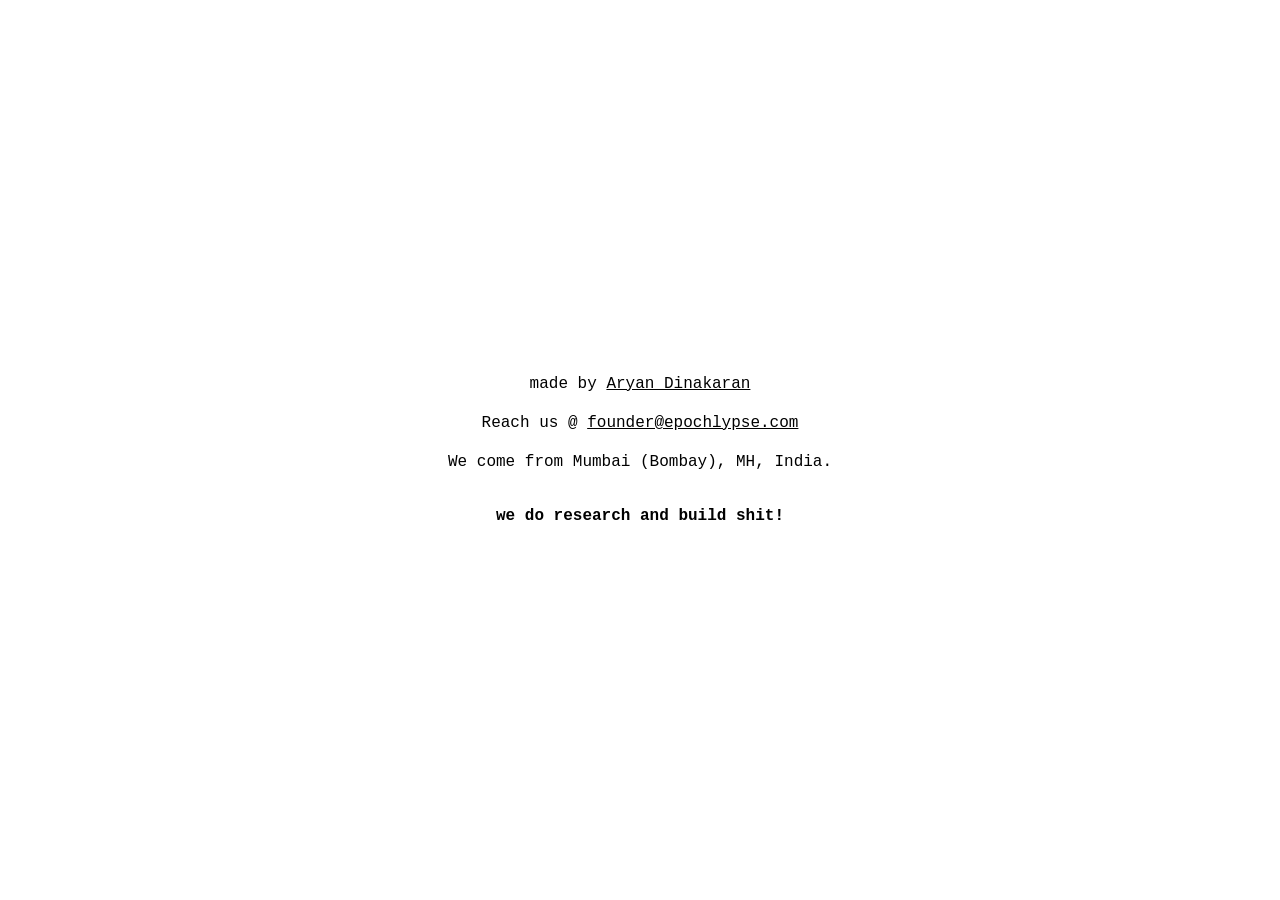
==== index.html @ c214df13 "Update index.html" ====
<!DOCTYPE html>
<html lang="en">
<head>
    <meta charset="UTF-8">
    <meta name="viewport" content="width=device-width, initial-scale=1.0">
    <title>epochlypse</title>
    <style>
        body {
            background-color: #ffffff;
            color: #000000;
            font-family: "Courier New", Courier, monospace;
            display: flex;
            flex-direction: column;
            justify-content: center;
            align-items: center;
            height: 100vh;
            margin: 0;
            padding: 20px;
            box-sizing: border-box;
            text-align: center;
        }

        .container {
            max-width: 600px;
        }

        a {
            color: #000000;
            text-decoration: underline;
        }

        a:hover {
            background-color: #000000;
            color: #ffffff;
            text-decoration: none;
        }

        p {
            margin: 15px 0;
            font-size: 16px;
            line-height: 1.5;
        }

        .tagline {
            margin-top: 30px;
            font-weight: bold;
        }
    </style>
</head>
<body>

    <div class="container">
        <p>made by <a href="https://github.com/AryanDinakaran" target="_blank">Aryan Dinakaran</a></p>
        
        <p>Reach us @ <a href="mailto:founder@epochlypse.com">founder@epochlypse.com</a></p>
        
        <p>We come from Mumbai (Bombay), MH, India.</p>
        
        <p class="tagline">we do research and build shit!</p>
    </div>

</body>
</html>
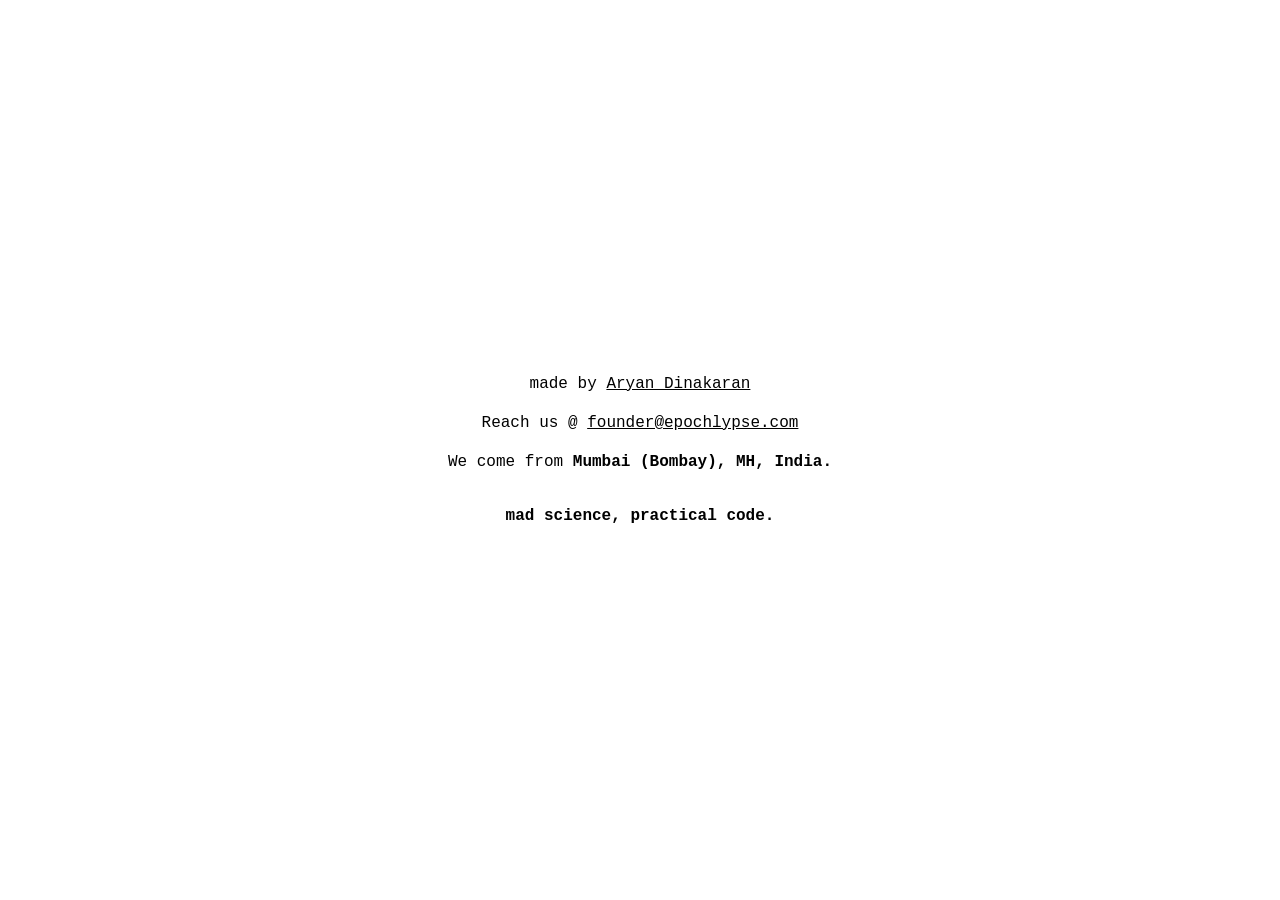
==== commit 1ff73cd2: "Update tagline in index.html" ====
--- a/index.html
+++ b/index.html
@@ -54,9 +54,9 @@
         
         <p>Reach us @ <a href="mailto:founder@epochlypse.com">founder@epochlypse.com</a></p>
         
-        <p>We come from Mumbai (Bombay), MH, India.</p>
+        <p>We come from <strong>Mumbai (Bombay), MH, India.</strong></p>
         
-        <p class="tagline">we do research and build shit!</p>
+        <p class="tagline">mad science, practical code.</p>
     </div>
 
 </body>
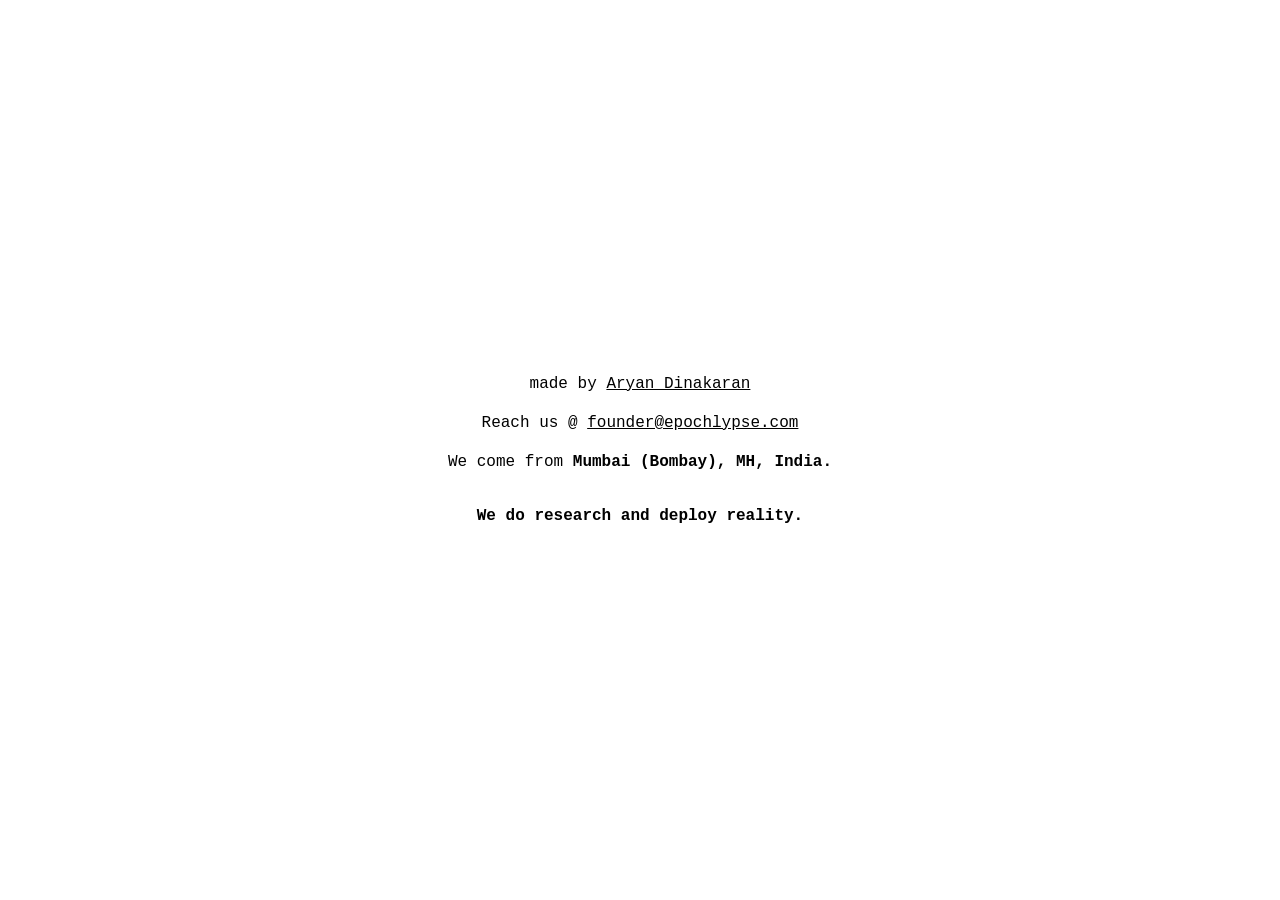
==== commit 1bc672c2: "Update index.html" ====
--- a/index.html
+++ b/index.html
@@ -56,7 +56,7 @@
         
         <p>We come from <strong>Mumbai (Bombay), MH, India.</strong></p>
         
-        <p class="tagline">mad science, practical code.</p>
+        <p class="tagline">We do research and deploy reality.</p>
     </div>
 
 </body>
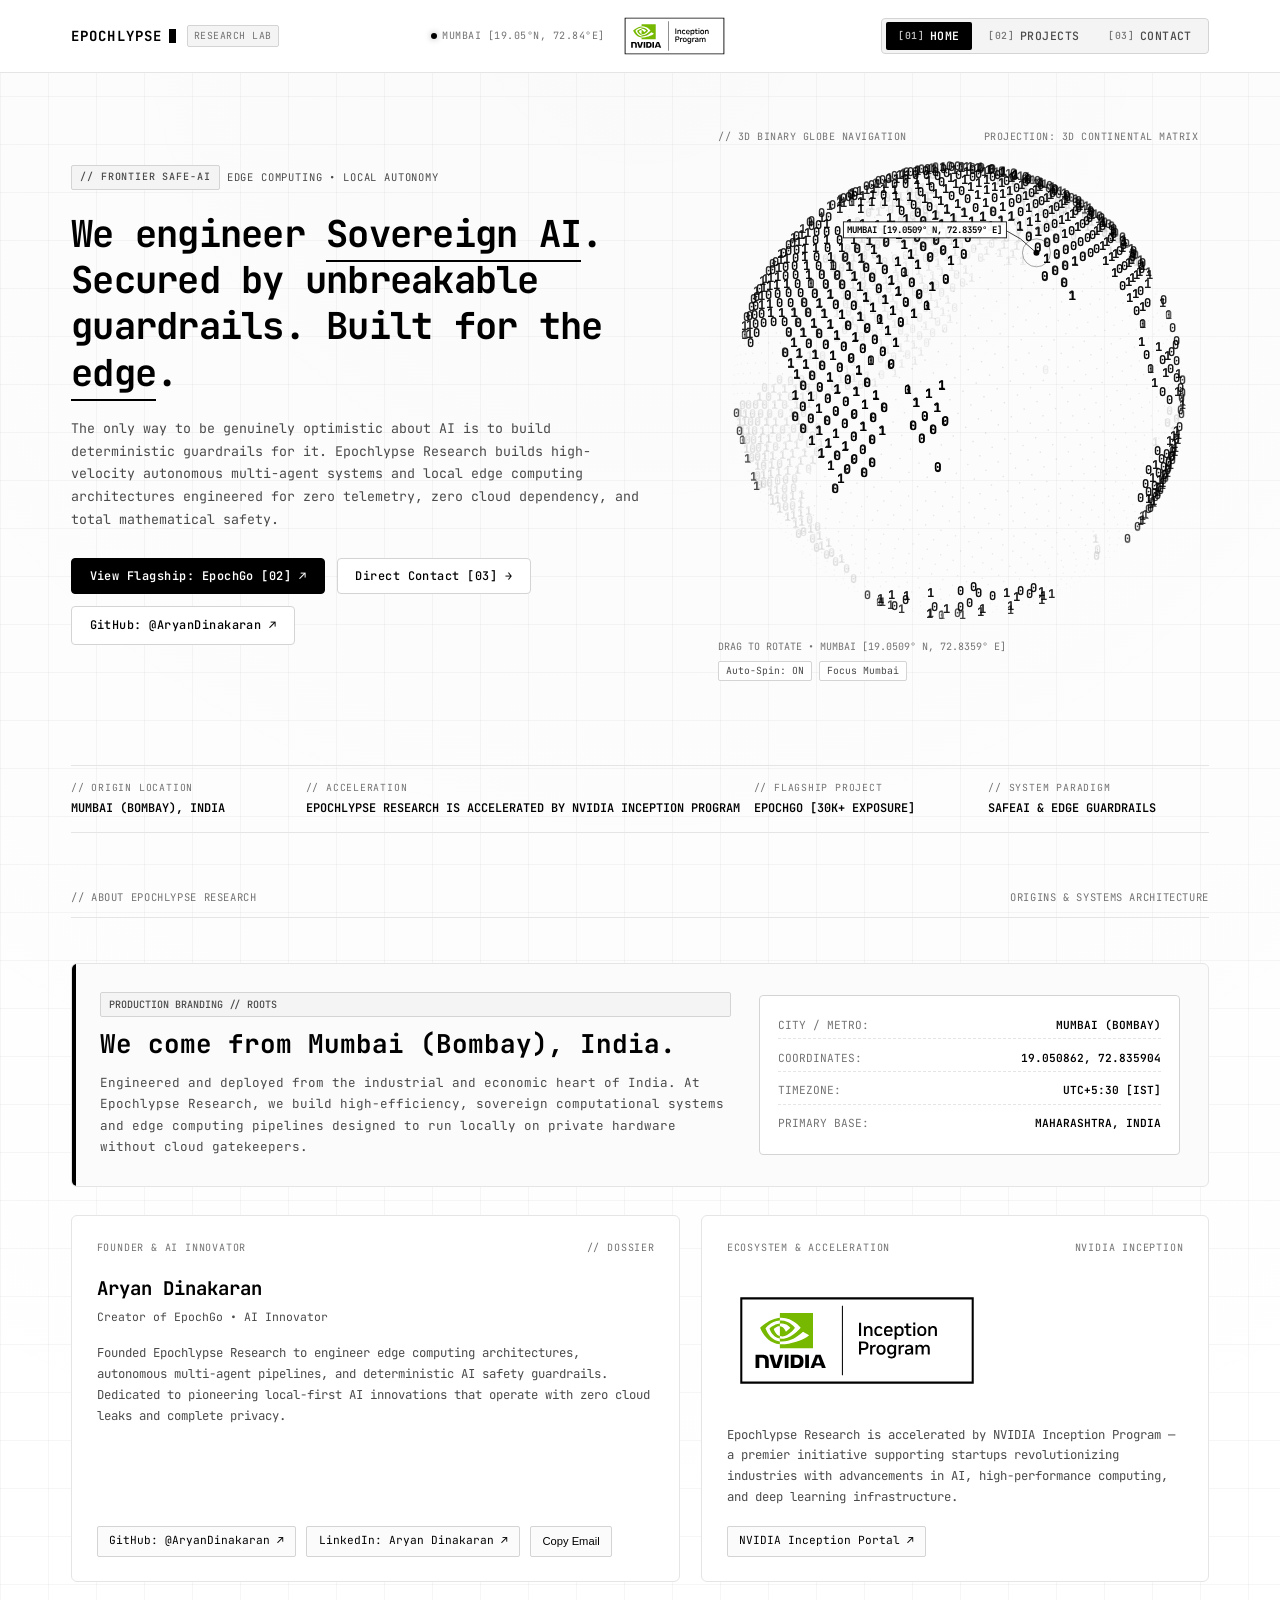
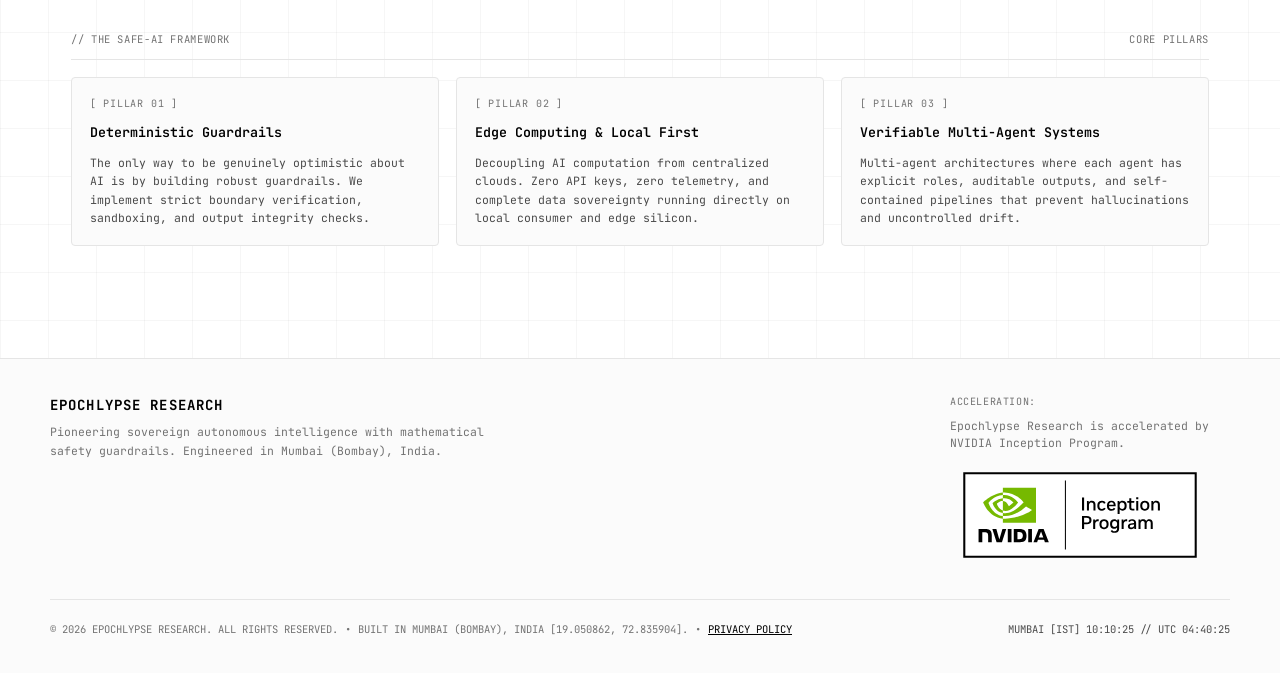
==== commit 46781f53: "Deploy Epochlypse Research website with 3D binary globe, SafeAI branding & NVIDIA Inception accelera" ====
--- a/index.html
+++ b/index.html
@@ -1,63 +1,567 @@
 <!DOCTYPE html>
 <html lang="en">
 <head>
-    <meta charset="UTF-8">
-    <meta name="viewport" content="width=device-width, initial-scale=1.0">
-    <title>epochlypse</title>
-    <style>
-        body {
-            background-color: #ffffff;
-            color: #000000;
-            font-family: "Courier New", Courier, monospace;
-            display: flex;
-            flex-direction: column;
-            justify-content: center;
-            align-items: center;
-            height: 100vh;
-            margin: 0;
-            padding: 20px;
-            box-sizing: border-box;
-            text-align: center;
-        }
-
-        .container {
-            max-width: 600px;
-        }
-
-        a {
-            color: #000000;
-            text-decoration: underline;
-        }
-
-        a:hover {
-            background-color: #000000;
-            color: #ffffff;
-            text-decoration: none;
-        }
-
-        p {
-            margin: 15px 0;
-            font-size: 16px;
-            line-height: 1.5;
-        }
-
-        .tagline {
-            margin-top: 30px;
-            font-weight: bold;
-        }
-    </style>
+  <meta charset="UTF-8" />
+  <meta name="viewport" content="width=device-width, initial-scale=1.0" />
+  <meta name="theme-color" content="#ffffff" />
+  <meta name="description" content="Epochlypse Research — We do AI the right way. We believe in SafeAI and deterministic guardrails for autonomous intelligence and edge computing." />
+  <meta name="author" content="Aryan Dinakaran" />
+  
+  <title>Epochlypse Research // SafeAI, Edge Computing &amp; Autonomous Systems</title>
+  
+  <!-- Monospace Typography -->
+  <link rel="preconnect" href="https://fonts.googleapis.com" />
+  <link rel="preconnect" href="https://fonts.gstatic.com" crossorigin />
+  <link href="https://fonts.googleapis.com/css2?family=JetBrains+Mono:wght@300;400;500;600;700&display=swap" rel="stylesheet" />
+  
+  <!-- Stylesheet -->
+  <link rel="stylesheet" href="./style.css" />
+  <link rel="icon" href="data:image/svg+xml,<svg xmlns=%22http://www.w3.org/2000/svg%22 viewBox=%220 0 100 100%22><text y=%22.9em%22 font-size=%2290%22 fill=%22%23000000%22 font-family=%22monospace%22 font-weight=%22bold%22>E</text></svg>" />
 </head>
 <body>
 
-    <div class="container">
-        <p>made by <a href="https://github.com/AryanDinakaran" target="_blank">Aryan Dinakaran</a></p>
+  <!-- ========================================================================
+       TOP NAVIGATION & SYSTEM HEADER
+       ======================================================================== -->
+  <header class="header-wrapper">
+    <div class="header-container">
+      
+      <!-- Top Row: On desktop this is 'display: contents', on mobile it is flex row -->
+      <div class="header-top-row">
+        <!-- Brand & Ticker -->
+        <div class="brand-section">
+          <a href="#home" class="brand-logo" title="Epochlypse Research">
+            EPOCHLYPSE <span class="brand-cursor"></span>
+          </a>
+          <span class="brand-tag">RESEARCH LAB</span>
+        </div>
+
+        <!-- System Status & NVIDIA Inception Badge -->
+        <div class="header-meta">
+          <div class="sys-status">
+            <span class="status-dot"></span>
+            <span>MUMBAI [19.05°N, 72.84°E]</span>
+          </div>
+          <a href="https://www.nvidia.com/en-us/startups/" target="_blank" rel="noopener noreferrer" class="header-nvidia-badge" title="Epochlypse Research is accelerated by NVIDIA Inception Program">
+            <img src="./assets/nvidia-inception-program-badge-rgb-for-screen.svg" alt="Epochlypse Research is accelerated by NVIDIA Inception Program" />
+          </a>
+        </div>
+      </div>
+
+      <!-- Navigation Tabs: Home, Projects, Contact -->
+      <nav class="nav-tabs" role="tablist" aria-label="Main Navigation">
+        <button class="nav-tab-btn active" data-tab="home" role="tab" aria-selected="true" aria-controls="tab-home">
+          <span class="nav-tab-num">[01]</span> HOME
+        </button>
+        <button class="nav-tab-btn" data-tab="projects" role="tab" aria-selected="false" aria-controls="tab-projects">
+          <span class="nav-tab-num">[02]</span> PROJECTS
+        </button>
+        <button class="nav-tab-btn" data-tab="contact" role="tab" aria-selected="false" aria-controls="tab-contact">
+          <span class="nav-tab-num">[03]</span> CONTACT
+        </button>
+      </nav>
+
+    </div>
+  </header>
+
+  <!-- ========================================================================
+       MAIN CONTENT CONTAINER
+       ======================================================================== -->
+  <main>
+
+    <!-- ======================================================================
+         TAB 1: HOME
+         ====================================================================== -->
+    <section id="tab-home" class="tab-view active" role="tabpanel" aria-labelledby="tab-01">
+      
+      <!-- Hero Grid: Punchline + Revolving Binary Globe -->
+      <div class="hero-section">
         
-        <p>Reach us @ <a href="mailto:founder@epochlypse.com">founder@epochlypse.com</a></p>
+        <!-- Left / Top on Mobile: Punchline & Mission -->
+        <div class="hero-content">
+          <div class="punchline-badge">
+            <span class="section-badge">// FRONTIER SAFE-AI</span>
+            <span>EDGE COMPUTING &bull; LOCAL AUTONOMY</span>
+          </div>
+
+          <h1 class="hero-punchline">
+            We engineer <span class="highlight">Sovereign AI</span>. Secured by unbreakable guardrails. Built for the <span class="highlight">edge</span>.
+          </h1>
+
+          <p class="hero-description">
+            The only way to be genuinely optimistic about AI is to build deterministic guardrails for it. Epochlypse Research builds high-velocity autonomous multi-agent systems and local edge computing architectures engineered for zero telemetry, zero cloud dependency, and total mathematical safety.
+          </p>
+
+          <div class="hero-cta-group">
+            <button class="btn-primary" data-nav-target="projects">
+              View Flagship: EpochGo [02] ↗
+            </button>
+            <button class="btn-secondary" data-nav-target="contact">
+              Direct Contact [03] →
+            </button>
+            <a href="https://github.com/AryanDinakaran" target="_blank" rel="noopener noreferrer" class="btn-secondary">
+              GitHub: @AryanDinakaran ↗
+            </a>
+          </div>
+        </div>
+
+        <!-- Right / Down on Mobile: 3D Revolving Earth Globe with 0s and 1s -->
+        <div class="globe-wrapper">
+          <div class="globe-hud-bar">
+            <span>// 3D BINARY GLOBE NAVIGATION</span>
+            <span>PROJECTION: 3D CONTINENTAL MATRIX</span>
+          </div>
+
+          <div class="globe-canvas-container" title="Click &amp; drag to rotate the 3D Binary Earth">
+            <canvas id="globeCanvas"></canvas>
+          </div>
+
+          <div class="globe-controls-bar">
+            <span class="hud-hint">DRAG TO ROTATE &bull; MUMBAI [19.0509° N, 72.8359° E]</span>
+            <div style="display: flex; gap: 0.5rem;">
+              <button id="toggleSpinBtn" class="globe-action-btn" type="button">Auto-Spin: ON</button>
+              <button id="resetGlobeBtn" class="globe-action-btn" type="button">Focus Mumbai</button>
+            </div>
+          </div>
+        </div>
+
+      </div>
+
+      <!-- Quick Ticker Strip -->
+      <div class="ticker-strip">
+        <div class="ticker-item">
+          <span class="ticker-label">// ORIGIN LOCATION</span>
+          <span class="ticker-val">MUMBAI (BOMBAY), INDIA</span>
+        </div>
+        <div class="ticker-item">
+          <span class="ticker-label">// ACCELERATION</span>
+          <span class="ticker-val">EPOCHLYPSE RESEARCH IS ACCELERATED BY NVIDIA INCEPTION PROGRAM</span>
+        </div>
+        <div class="ticker-item">
+          <span class="ticker-label">// FLAGSHIP PROJECT</span>
+          <span class="ticker-val">EPOCHGO [30K+ EXPOSURE]</span>
+        </div>
+        <div class="ticker-item">
+          <span class="ticker-label">// SYSTEM PARADIGM</span>
+          <span class="ticker-val">SAFEAI &amp; EDGE GUARDRAILS</span>
+        </div>
+      </div>
+
+      <!-- About Section: Mumbai Production Branding, Founder & Partnerships -->
+      <div class="about-section">
         
-        <p>We come from <strong>Mumbai (Bombay), MH, India.</strong></p>
+        <div class="section-badge-bar">
+          <span>// ABOUT EPOCHLYPSE RESEARCH</span>
+          <span>ORIGINS &amp; SYSTEMS ARCHITECTURE</span>
+        </div>
+
+        <!-- Origin Production Branding Banner: Mumbai, India -->
+        <div class="origin-banner">
+          <div class="origin-text-block">
+            <div class="section-badge">PRODUCTION BRANDING // ROOTS</div>
+            <h2 class="origin-title">We come from Mumbai (Bombay), India.</h2>
+            <p class="origin-desc">
+              Engineered and deployed from the industrial and economic heart of India. At Epochlypse Research, we build high-efficiency, sovereign computational systems and edge computing pipelines designed to run locally on private hardware without cloud gatekeepers.
+            </p>
+          </div>
+
+          <!-- Technical Coordinate Card -->
+          <div class="origin-coords-card">
+            <div class="coord-row">
+              <span class="coord-key">CITY / METRO:</span>
+              <span class="coord-val">MUMBAI (BOMBAY)</span>
+            </div>
+            <div class="coord-row">
+              <span class="coord-key">COORDINATES:</span>
+              <span class="coord-val">19.050862, 72.835904</span>
+            </div>
+            <div class="coord-row">
+              <span class="coord-key">TIMEZONE:</span>
+              <span class="coord-val">UTC+5:30 [IST]</span>
+            </div>
+            <div class="coord-row">
+              <span class="coord-key">PRIMARY BASE:</span>
+              <span class="coord-val">MAHARASHTRA, INDIA</span>
+            </div>
+          </div>
+        </div>
+
+        <!-- Founder Profile Card & NVIDIA Inception Card -->
+        <div class="about-grid">
+          
+          <!-- Founder Card -->
+          <div class="card-box">
+            <div class="card-header-bar">
+              <span>FOUNDER &amp; AI INNOVATOR</span>
+              <span>// DOSSIER</span>
+            </div>
+
+            <div class="founder-title-group">
+              <h3 class="founder-name">Aryan Dinakaran</h3>
+              <span class="founder-role">Creator of EpochGo &bull; AI Innovator</span>
+            </div>
+
+            <p class="founder-bio">
+              Founded Epochlypse Research to engineer edge computing architectures, autonomous multi-agent pipelines, and deterministic AI safety guardrails. Dedicated to pioneering local-first AI innovations that operate with zero cloud leaks and complete privacy.
+            </p>
+
+            <div class="founder-links">
+              <a href="https://github.com/AryanDinakaran" target="_blank" rel="noopener noreferrer" class="btn-link-mono">
+                GitHub: @AryanDinakaran ↗
+              </a>
+              <a href="https://www.linkedin.com/in/aryan-dinakaran-462277230/" target="_blank" rel="noopener noreferrer" class="btn-link-mono">
+                LinkedIn: Aryan Dinakaran ↗
+              </a>
+              <button class="btn-link-mono" data-copy-target="aryan@epochlypse.com" data-copy-label="Copied Aryan's email!">
+                Copy Email
+              </button>
+            </div>
+          </div>
+
+          <!-- NVIDIA Inception Card -->
+          <div class="card-box nvidia-card">
+            <div class="card-header-bar">
+              <span>ECOSYSTEM &amp; ACCELERATION</span>
+              <span>NVIDIA INCEPTION</span>
+            </div>
+
+            <div class="nvidia-badge-container">
+              <a href="https://www.nvidia.com/en-us/startups/" target="_blank" rel="noopener noreferrer" title="Epochlypse Research is accelerated by NVIDIA Inception Program">
+                <img src="./assets/nvidia-inception-program-badge-rgb-for-screen.svg" alt="Epochlypse Research is accelerated by NVIDIA Inception Program" class="nvidia-badge-img" />
+              </a>
+            </div>
+
+            <p class="nvidia-desc">
+              Epochlypse Research is accelerated by NVIDIA Inception Program — a premier initiative supporting startups revolutionizing industries with advancements in AI, high-performance computing, and deep learning infrastructure.
+            </p>
+
+            <a href="https://www.nvidia.com/en-us/startups/" target="_blank" rel="noopener noreferrer" class="btn-link-mono" style="align-self: flex-start;">
+              NVIDIA Inception Portal ↗
+            </a>
+          </div>
+
+        </div>
+
+        <!-- SafeAI & Edge Pillars -->
+        <div class="pillars-section">
+          <div class="section-badge-bar">
+            <span>// THE SAFE-AI FRAMEWORK</span>
+            <span>CORE PILLARS</span>
+          </div>
+
+          <div class="pillars-grid">
+            <div class="pillar-item">
+              <span class="pillar-num">[ PILLAR 01 ]</span>
+              <h4 class="pillar-title">Deterministic Guardrails</h4>
+              <p class="pillar-desc">
+                The only way to be genuinely optimistic about AI is by building robust guardrails. We implement strict boundary verification, sandboxing, and output integrity checks.
+              </p>
+            </div>
+
+            <div class="pillar-item">
+              <span class="pillar-num">[ PILLAR 02 ]</span>
+              <h4 class="pillar-title">Edge Computing &amp; Local First</h4>
+              <p class="pillar-desc">
+                Decoupling AI computation from centralized clouds. Zero API keys, zero telemetry, and complete data sovereignty running directly on local consumer and edge silicon.
+              </p>
+            </div>
+
+            <div class="pillar-item">
+              <span class="pillar-num">[ PILLAR 03 ]</span>
+              <h4 class="pillar-title">Verifiable Multi-Agent Systems</h4>
+              <p class="pillar-desc">
+                Multi-agent architectures where each agent has explicit roles, auditable outputs, and self-contained pipelines that prevent hallucinations and uncontrolled drift.
+              </p>
+            </div>
+          </div>
+        </div>
+
+      </div>
+
+    </section>
+
+    <!-- ======================================================================
+         TAB 2: PROJECTS (EPOCHGO EXCLUSIVELY)
+         ====================================================================== -->
+    <section id="tab-projects" class="tab-view" role="tabpanel" aria-labelledby="tab-02">
+      
+      <div class="projects-section">
         
-        <p class="tagline">We do research and deploy reality.</p>
+        <div class="section-badge-bar">
+          <span>// 02: RESEARCH &amp; PRODUCTION SYSTEMS</span>
+          <span>FLAGSHIP PROJECT ONLY</span>
+        </div>
+
+        <!-- Flagship Project: EpochGo -->
+        <div class="flagship-card">
+          
+          <div class="flagship-top">
+            <div class="project-badges">
+              <span class="project-badge flagship">FLAGSHIP PROJECT</span>
+              <span class="project-badge">v1.1.0</span>
+              <span class="project-badge">100% LOCAL-FIRST</span>
+              <span class="project-badge">EDGE READY</span>
+              <span class="project-badge">DOCKER READY</span>
+              <span class="project-badge">OPEN SOURCE</span>
+            </div>
+
+            <div class="flagship-title-row">
+              <h2 class="flagship-name">⚡ EpochGo</h2>
+              <a href="https://github.com/AryanDinakaran/EpochGo" target="_blank" rel="noopener noreferrer" class="btn-primary">
+                View Repository on GitHub ↗
+              </a>
+            </div>
+
+            <p class="flagship-tagline">
+              <strong>Autonomous, Local-First Multi-Agent AutoML Platform</strong><br/>
+              Developed by Epochlypse Research &bull; Powered by CrewAI, Ollama, Scikit-Learn, XGBoost, LightGBM, and FastAPI.
+            </p>
+          </div>
+
+          <!-- Impact Metrics Grid -->
+          <div class="stats-grid">
+            <div class="stat-card">
+              <span class="stat-value">30K+</span>
+              <span class="stat-label">Views Exposure (Reddit &amp; Hacker News)</span>
+            </div>
+            <div class="stat-card">
+              <span class="stat-value">23</span>
+              <span class="stat-label">GitHub Stars</span>
+            </div>
+            <div class="stat-card">
+              <span class="stat-value">1</span>
+              <span class="stat-label">Community Fork</span>
+            </div>
+            <div class="stat-card">
+              <span class="stat-value">0</span>
+              <span class="stat-label">Cloud Cost / Zero API Keys</span>
+            </div>
+          </div>
+
+          <!-- Coordinated Multi-Agent Architecture -->
+          <div class="agents-breakdown">
+            <span class="breakdown-title">// 3-AGENT COORDINATED PIPELINE WITH DETERMINISTIC GUARDRAILS</span>
+            <div class="agents-grid">
+              
+              <div class="agent-box">
+                <span class="agent-num">AGENT 01</span>
+                <h4 class="agent-name">Data Preprocessor &amp; Feature Architect</h4>
+                <p class="agent-desc">
+                  Detects missing values, IQR outliers, categorical encodings, scaling, and high-dimensional multicollinearity via PCA. Produces serialized preprocessor pipelines.
+                </p>
+              </div>
+
+              <div class="agent-box">
+                <span class="agent-num">AGENT 02</span>
+                <h4 class="agent-name">ML Benchmark &amp; Tuning Specialist</h4>
+                <p class="agent-desc">
+                  Evaluates 7 baseline algorithms (XGBoost, LightGBM, CatBoost, Random Forest, Extra Trees, Gradient Boosting, Linear/Ridge) without bias. Performs RandomizedSearchCV optimization.
+                </p>
+              </div>
+
+              <div class="agent-box">
+                <span class="agent-num">AGENT 03</span>
+                <h4 class="agent-name">MLOps &amp; Model Serving Engineer</h4>
+                <p class="agent-desc">
+                  Synthesizes standalone FastAPI microservice scripts (<span style="color:#000; font-weight:600;">serve.py</span>) with pydantic schemas, Swagger UI, health checks, and Docker containerization.
+                </p>
+              </div>
+
+            </div>
+          </div>
+
+          <!-- Terminal Quickstart Code Block -->
+          <div class="terminal-block">
+            <div class="terminal-header">
+              <div class="terminal-dots">
+                <div class="terminal-dot"></div>
+                <div class="terminal-dot"></div>
+                <div class="terminal-dot"></div>
+              </div>
+              <span>bash // local-first edge deployment</span>
+              <button class="terminal-copy-btn" data-copy-target="git clone https://github.com/AryanDinakaran/EpochGo.git &amp;&amp; cd EpochGo &amp;&amp; docker-compose up --build" data-copy-label="Copied install command!">
+                [ Copy Command ]
+              </button>
+            </div>
+            <pre class="terminal-code"><code><span class="comment"># Clone repository and launch local AutoML cluster</span>
+<span class="cmd">git clone https://github.com/AryanDinakaran/EpochGo.git</span>
+<span class="cmd">cd EpochGo</span>
+<span class="cmd">docker-compose up --build</span>
+
+<span class="comment"># Access local dashboard in your browser:</span>
+<span class="cmd"># -> http://localhost:8000 (100% private, zero telemetry, local edge compute)</span></code></pre>
+          </div>
+
+          <!-- SafeAI Note on EpochGo -->
+          <div style="background: var(--bg-secondary); border: 1px solid var(--border-subtle); padding: 1.25rem; border-radius: var(--radius-sm); font-size: 0.88rem; line-height: 1.6; color: var(--text-secondary);">
+            <strong style="color: var(--text-primary);">Why EpochGo exemplifies SafeAI:</strong> Zero cloud connectivity is needed to run full AutoML pipelines. Data never leaves your machine, all model artifacts are serialized locally, and code generation runs within strictly bounded local templates.
+          </div>
+
+        </div>
+
+      </div>
+
+    </section>
+
+    <!-- ======================================================================
+         TAB 3: CONTACT
+         ====================================================================== -->
+    <section id="tab-contact" class="tab-view" role="tabpanel" aria-labelledby="tab-03">
+      
+      <div class="contact-section">
+        
+        <div class="section-badge-bar">
+          <span>// 03: SECURE COMMUNICATIONS</span>
+          <span>OUTREACH &amp; COLLABORATION</span>
+        </div>
+
+        <div class="contact-grid">
+          
+          <!-- Primary Email Card -->
+          <div class="contact-primary-card">
+            
+            <div class="contact-header-group">
+              <div class="section-badge">DIRECT COMMUNICATION CHANNEL</div>
+              <h2 class="contact-title">Reach Out to Epochlypse</h2>
+              <p class="contact-subtitle">
+                For edge computing research, collaboration, SafeAI discussions, or partnerships, connect directly with our founder.
+              </p>
+            </div>
+
+            <!-- Email Display with 1-Click Copy -->
+            <div class="email-display-box">
+              <div>
+                <span style="font-size: 0.72rem; color: var(--text-muted); display: block; text-transform: uppercase; letter-spacing: 0.06em;">FOUNDER DIRECT:</span>
+                <span class="email-address">aryan@epochlypse.com</span>
+              </div>
+              <div class="email-actions">
+                <button class="btn-copy-email" data-copy-target="aryan@epochlypse.com" data-copy-label="Email copied: aryan@epochlypse.com">
+                  Copy Address
+                </button>
+                <a href="mailto:aryan@epochlypse.com" class="btn-primary" style="font-size: 0.8rem; padding: 0.45rem 0.9rem;">
+                  Open Mail ↗
+                </a>
+              </div>
+            </div>
+
+            <!-- Interactive Terminal Message Composer -->
+            <div class="message-composer">
+              <span class="composer-title">// QUICK TRANSMISSION DRAFT</span>
+              <input type="text" id="composerSubject" class="composer-input" placeholder="Subject (e.g. Edge Computing / EpochGo / Collaboration)" />
+              <textarea id="composerBody" class="composer-textarea" placeholder="Your transmission message..."></textarea>
+              <button id="sendComposerBtn" class="btn-primary" style="align-self: flex-start;">
+                Dispatch via Mail Client ↗
+              </button>
+            </div>
+
+          </div>
+
+          <!-- Base of Operations & Coordinate Metadata -->
+          <div class="contact-meta-card">
+            <div class="card-header-bar">
+              <span>LOCATION &amp; PROFILES</span>
+              <span>// METADATA</span>
+            </div>
+
+            <div class="contact-meta-list">
+              <div class="contact-meta-item">
+                <span class="meta-label">FOUNDER:</span>
+                <span class="meta-content">Aryan Dinakaran (AI Innovator)</span>
+              </div>
+
+              <div class="contact-meta-item">
+                <span class="meta-label">BASE OF OPERATIONS:</span>
+                <span class="meta-content">Mumbai (Bombay), MH, India</span>
+              </div>
+
+              <div class="contact-meta-item">
+                <span class="meta-label">GEOGRAPHIC COORDINATES:</span>
+                <span class="meta-content">19.050862, 72.835904</span>
+              </div>
+
+              <div class="contact-meta-item">
+                <span class="meta-label">ORGANIZATION:</span>
+                <span class="meta-content">Epochlypse Research</span>
+              </div>
+
+              <div class="contact-meta-item">
+                <span class="meta-label">DEVELOPER PORTAL:</span>
+                <a href="https://github.com/AryanDinakaran" target="_blank" rel="noopener noreferrer" class="meta-content" style="color: #000000; text-decoration: underline;">
+                  github.com/AryanDinakaran ↗
+                </a>
+              </div>
+
+              <div class="contact-meta-item">
+                <span class="meta-label">PROFESSIONAL NETWORK:</span>
+                <a href="https://www.linkedin.com/in/aryan-dinakaran-462277230/" target="_blank" rel="noopener noreferrer" class="meta-content" style="color: #000000; text-decoration: underline;">
+                  linkedin.com/in/aryan-dinakaran-462277230/ ↗
+                </a>
+              </div>
+            </div>
+
+            <div style="border-top: 1px solid var(--border-subtle); padding-top: 1.25rem; display: flex; flex-direction: column; gap: 0.65rem;">
+              <span style="font-size: 0.72rem; color: var(--text-muted); text-transform: uppercase;">ACCELERATION:</span>
+              <p style="font-size: 0.82rem; color: var(--text-secondary); line-height: 1.5;">
+                Epochlypse Research is accelerated by NVIDIA Inception Program.
+              </p>
+              <a href="https://www.nvidia.com/en-us/startups/" target="_blank" rel="noopener noreferrer" title="Epochlypse Research is accelerated by NVIDIA Inception Program">
+                <img src="./assets/nvidia-inception-program-badge-rgb-for-screen.svg" alt="Epochlypse Research is accelerated by NVIDIA Inception Program" class="contact-nvidia-badge-img" />
+              </a>
+            </div>
+
+          </div>
+
+        </div>
+
+      </div>
+
+    </section>
+
+  </main>
+
+  <!-- ========================================================================
+       UNIVERSAL MINIMALIST FOOTER
+       ======================================================================== -->
+  <footer>
+    <div class="footer-container">
+      
+      <div class="footer-top">
+        <div class="footer-brand-col">
+          <div class="brand-logo">EPOCHLYPSE RESEARCH</div>
+          <p class="footer-motto">
+            Pioneering sovereign autonomous intelligence with mathematical safety guardrails. Engineered in Mumbai (Bombay), India.
+          </p>
+        </div>
+
+        <div class="footer-nvidia-col">
+          <span style="font-size: 0.72rem; color: var(--text-muted); letter-spacing: 0.06em; text-transform: uppercase;">ACCELERATION:</span>
+          <p style="font-size: 0.82rem; color: var(--text-muted); max-width: 280px; line-height: 1.5;">
+            Epochlypse Research is accelerated by NVIDIA Inception Program.
+          </p>
+          <a href="https://www.nvidia.com/en-us/startups/" target="_blank" rel="noopener noreferrer" title="Epochlypse Research is accelerated by NVIDIA Inception Program">
+            <img src="./assets/nvidia-inception-program-badge-rgb-for-screen.svg" alt="Epochlypse Research is accelerated by NVIDIA Inception Program" class="footer-nvidia-badge-img" />
+          </a>
+        </div>
+      </div>
+
+      <div class="footer-bottom">
+        <div class="footer-credits">
+          <span>&copy; 2026 EPOCHLYPSE RESEARCH. ALL RIGHTS RESERVED.</span>
+          <span>&bull;</span>
+          <span>BUILT IN MUMBAI (BOMBAY), INDIA [19.050862, 72.835904].</span>
+          <span>&bull;</span>
+          <a href="./privacy.html" style="color: var(--text-primary); text-decoration: underline;">PRIVACY POLICY</a>
+        </div>
+
+        <div id="liveClock" class="footer-clock">
+          MUMBAI [IST] --:--:-- // UTC --:--:--
+        </div>
+      </div>
+
     </div>
-
+  </footer>
+
+  <!-- Scripts -->
+  <script src="./app.js"></script>
 </body>
 </html>
--- a/style.css
+++ b/style.css
@@ -0,0 +1,1434 @@
+/* ==========================================================================
+   EPOCHLYPSE RESEARCH // STYLESHEET (LIGHT MODE ONLY)
+   Aesthetic: Monochromatic, High-Tech, Code-Style, Minimalist (Parallel.ai inspired)
+   Color Palette: Pure Black & White (Light Mode)
+   Mobile-First & Fully Responsive
+   ========================================================================== */
+
+:root {
+  --bg-primary: #ffffff;
+  --bg-secondary: #fbfbfb;
+  --bg-tertiary: #f4f4f4;
+  --bg-card: #ffffff;
+  --bg-card-hover: #f9f9f9;
+  
+  --border-subtle: #e5e5e5;
+  --border-medium: #d4d4d4;
+  --border-bright: #a3a3a3;
+  --border-focus: #000000;
+  
+  --text-primary: #000000;
+  --text-secondary: #4a4a4a;
+  --text-muted: #737373;
+  --text-faint: #a3a3a3;
+  
+  --font-mono: "JetBrains Mono", "SF Mono", "Fira Code", "Roboto Mono", Menlo, Monaco, Consolas, "Courier New", monospace;
+  --font-sans: -apple-system, BlinkMacSystemFont, "Segoe UI", Roboto, "Helvetica Neue", Arial, sans-serif;
+  
+  --radius-xs: 2px;
+  --radius-sm: 4px;
+  --radius-md: 6px;
+  --radius-lg: 8px;
+  
+  --transition-fast: 0.15s cubic-bezier(0.16, 1, 0.3, 1);
+  --transition-base: 0.25s cubic-bezier(0.16, 1, 0.3, 1);
+  
+  --site-max-width: 1180px;
+}
+
+/* Base Reset */
+*, *::before, *::after {
+  box-sizing: border-box;
+  margin: 0;
+  padding: 0;
+}
+
+html, body {
+  width: 100%;
+  max-width: 100vw;
+  overflow-x: hidden;
+}
+
+html {
+  background-color: var(--bg-primary);
+  color: var(--text-primary);
+  font-family: var(--font-mono);
+  font-size: 14px;
+  line-height: 1.6;
+  -webkit-font-smoothing: antialiased;
+  -moz-osx-font-smoothing: grayscale;
+  scroll-behavior: smooth;
+}
+
+body {
+  background-color: var(--bg-primary);
+  color: var(--text-primary);
+  min-height: 100vh;
+  display: flex;
+  flex-direction: column;
+  position: relative;
+  background-image: 
+    radial-gradient(circle at 50% 0%, rgba(0, 0, 0, 0.02) 0%, transparent 70%),
+    linear-gradient(to right, rgba(0, 0, 0, 0.035) 1px, transparent 1px),
+    linear-gradient(to bottom, rgba(0, 0, 0, 0.035) 1px, transparent 1px);
+  background-size: 100% 100%, 48px 48px, 48px 48px;
+  background-position: 0 0, 0 0, 0 0;
+}
+
+/* Utility Links */
+a {
+  color: var(--text-primary);
+  text-decoration: none;
+  transition: all var(--transition-fast);
+}
+
+a:hover {
+  color: #000000;
+  text-decoration: underline;
+  text-underline-offset: 3px;
+}
+
+/* Header & Navigation */
+.header-wrapper {
+  position: sticky;
+  top: 0;
+  z-index: 100;
+  background: rgba(255, 255, 255, 0.94);
+  backdrop-filter: blur(14px);
+  -webkit-backdrop-filter: blur(14px);
+  border-bottom: 1px solid var(--border-subtle);
+  width: 100%;
+  max-width: 100vw;
+  box-sizing: border-box;
+}
+
+.header-container {
+  max-width: var(--site-max-width);
+  margin: 0 auto;
+  padding: 0.85rem 1.5rem;
+  display: flex;
+  align-items: center;
+  justify-content: space-between;
+  gap: 1.25rem;
+}
+
+.header-top-row {
+  display: contents;
+}
+
+.brand-section {
+  display: flex;
+  align-items: center;
+  gap: 0.75rem;
+}
+
+.brand-logo {
+  font-weight: 700;
+  font-size: 1rem;
+  letter-spacing: 0.08em;
+  text-transform: uppercase;
+  color: var(--text-primary);
+  display: flex;
+  align-items: center;
+  gap: 0.5rem;
+}
+
+.brand-cursor {
+  display: inline-block;
+  width: 7px;
+  height: 14px;
+  background-color: var(--text-primary);
+  animation: blink 1.1s steps(2, start) infinite;
+}
+
+@keyframes blink {
+  0%, 100% { opacity: 1; }
+  50% { opacity: 0; }
+}
+
+.brand-tag {
+  font-size: 0.7rem;
+  color: var(--text-muted);
+  border: 1px solid var(--border-medium);
+  padding: 0.15rem 0.45rem;
+  border-radius: var(--radius-xs);
+  letter-spacing: 0.05em;
+  text-transform: uppercase;
+  background: var(--bg-tertiary);
+}
+
+/* Nav Tabs */
+.nav-tabs {
+  display: flex;
+  align-items: center;
+  background: var(--bg-tertiary);
+  border: 1px solid var(--border-medium);
+  border-radius: var(--radius-sm);
+  padding: 0.25rem;
+  gap: 0.25rem;
+}
+
+.nav-tab-btn {
+  background: transparent;
+  color: var(--text-secondary);
+  border: none;
+  font-family: var(--font-mono);
+  font-size: 0.82rem;
+  font-weight: 500;
+  padding: 0.45rem 0.9rem;
+  border-radius: var(--radius-xs);
+  cursor: pointer;
+  letter-spacing: 0.04em;
+  transition: all var(--transition-fast);
+  display: flex;
+  align-items: center;
+  gap: 0.4rem;
+}
+
+.nav-tab-btn:hover {
+  color: var(--text-primary);
+  background: rgba(0, 0, 0, 0.04);
+}
+
+.nav-tab-btn.active {
+  color: #ffffff;
+  background: #000000;
+  font-weight: 600;
+}
+
+.nav-tab-num {
+  font-size: 0.7rem;
+  opacity: 0.75;
+}
+
+/* Header Meta & Badge */
+.header-meta {
+  display: flex;
+  align-items: center;
+  gap: 1rem;
+}
+
+.sys-status {
+  display: flex;
+  align-items: center;
+  gap: 0.4rem;
+  font-size: 0.72rem;
+  color: var(--text-muted);
+  letter-spacing: 0.05em;
+}
+
+.status-dot {
+  width: 6px;
+  height: 6px;
+  border-radius: 50%;
+  background-color: #000000;
+  box-shadow: 0 0 6px rgba(0, 0, 0, 0.35);
+  animation: pulse-dot 2.5s infinite;
+}
+
+@keyframes pulse-dot {
+  0%, 100% { opacity: 1; transform: scale(1); }
+  50% { opacity: 0.35; transform: scale(0.85); }
+}
+
+.header-nvidia-badge {
+  display: flex;
+  align-items: center;
+  transition: opacity var(--transition-fast);
+}
+
+.header-nvidia-badge img {
+  height: 48px;
+  width: auto;
+  border-radius: var(--radius-xs);
+  display: block;
+}
+
+.header-nvidia-badge:hover {
+  opacity: 0.85;
+}
+
+/* Main Container */
+main {
+  flex: 1;
+  max-width: var(--site-max-width);
+  width: 100%;
+  margin: 0 auto;
+  padding: 2.5rem 1.5rem 4rem;
+}
+
+/* Tab Views */
+.tab-view {
+  display: none;
+  opacity: 0;
+  transform: translateY(6px);
+  transition: opacity var(--transition-base), transform var(--transition-base);
+}
+
+.tab-view.active {
+  display: block;
+  opacity: 1;
+  transform: translateY(0);
+}
+
+/* Common Section Headers */
+.section-badge-bar {
+  display: flex;
+  align-items: center;
+  justify-content: space-between;
+  flex-wrap: wrap;
+  gap: 0.5rem;
+  margin-bottom: 1.25rem;
+  padding-bottom: 0.75rem;
+  border-bottom: 1px solid var(--border-subtle);
+  font-size: 0.75rem;
+  color: var(--text-muted);
+  letter-spacing: 0.06em;
+  text-transform: uppercase;
+}
+
+.section-badge {
+  display: inline-flex;
+  align-items: center;
+  gap: 0.4rem;
+  background: var(--bg-tertiary);
+  border: 1px solid var(--border-medium);
+  padding: 0.25rem 0.6rem;
+  border-radius: var(--radius-xs);
+  font-size: 0.72rem;
+  color: var(--text-secondary);
+  font-weight: 500;
+}
+
+/* ==========================================================================
+   TAB 1: HOME // HERO & GLOBE
+   ========================================================================== */
+
+.hero-section {
+  display: grid;
+  grid-template-columns: 1.2fr 1fr;
+  gap: 2.5rem;
+  align-items: center;
+  margin-bottom: 4.5rem;
+  padding: 1.5rem 0;
+}
+
+.hero-content {
+  display: flex;
+  flex-direction: column;
+  gap: 1.5rem;
+}
+
+.punchline-badge {
+  display: inline-flex;
+  align-items: center;
+  gap: 0.5rem;
+  font-size: 0.75rem;
+  color: var(--text-secondary);
+  letter-spacing: 0.08em;
+  text-transform: uppercase;
+  flex-wrap: wrap;
+}
+
+.hero-punchline {
+  font-size: clamp(1.8rem, 3.2vw, 2.65rem);
+  font-weight: 700;
+  line-height: 1.25;
+  letter-spacing: -0.02em;
+  color: var(--text-primary);
+}
+
+.hero-punchline span.highlight {
+  color: #000000;
+  border-bottom: 2px solid #000000;
+  padding-bottom: 2px;
+}
+
+.hero-description {
+  font-size: 0.95rem;
+  color: var(--text-secondary);
+  line-height: 1.7;
+  max-width: 580px;
+}
+
+.hero-cta-group {
+  display: flex;
+  flex-wrap: wrap;
+  align-items: center;
+  gap: 0.85rem;
+  margin-top: 0.5rem;
+}
+
+.btn-primary {
+  display: inline-flex;
+  align-items: center;
+  gap: 0.5rem;
+  background: #000000;
+  color: #ffffff;
+  font-family: var(--font-mono);
+  font-size: 0.85rem;
+  font-weight: 600;
+  padding: 0.65rem 1.25rem;
+  border-radius: var(--radius-sm);
+  border: 1px solid #000000;
+  cursor: pointer;
+  letter-spacing: 0.04em;
+  transition: all var(--transition-fast);
+  text-decoration: none;
+}
+
+.btn-primary:hover {
+  background: #262626;
+  border-color: #262626;
+  color: #ffffff;
+  text-decoration: none;
+  transform: translateY(-1px);
+}
+
+.btn-secondary {
+  display: inline-flex;
+  align-items: center;
+  gap: 0.5rem;
+  background: #ffffff;
+  color: var(--text-primary);
+  font-family: var(--font-mono);
+  font-size: 0.85rem;
+  font-weight: 500;
+  padding: 0.65rem 1.25rem;
+  border-radius: var(--radius-sm);
+  border: 1px solid var(--border-medium);
+  cursor: pointer;
+  letter-spacing: 0.04em;
+  transition: all var(--transition-fast);
+  text-decoration: none;
+}
+
+.btn-secondary:hover {
+  background: var(--bg-tertiary);
+  border-color: var(--border-bright);
+  color: #000000;
+  text-decoration: none;
+  transform: translateY(-1px);
+}
+
+/* Globe Visual Container */
+.globe-wrapper {
+  position: relative;
+  display: flex;
+  flex-direction: column;
+  align-items: center;
+  justify-content: center;
+  width: 100%;
+}
+
+.globe-hud-bar {
+  display: flex;
+  align-items: center;
+  justify-content: space-between;
+  width: 100%;
+  max-width: 480px;
+  font-size: 0.72rem;
+  color: var(--text-muted);
+  margin-bottom: 0.5rem;
+  letter-spacing: 0.05em;
+  text-transform: uppercase;
+  flex-wrap: wrap;
+  gap: 0.4rem;
+}
+
+.globe-canvas-container {
+  position: relative;
+  width: 100%;
+  max-width: 480px;
+  aspect-ratio: 1 / 1;
+  display: flex;
+  align-items: center;
+  justify-content: center;
+  cursor: grab;
+  user-select: none;
+  touch-action: none;
+  background: transparent;
+  border: none;
+}
+
+.globe-canvas-container:active {
+  cursor: grabbing;
+}
+
+#globeCanvas {
+  width: 100%;
+  height: 100%;
+  display: block;
+}
+
+.globe-controls-bar {
+  display: flex;
+  align-items: center;
+  justify-content: space-between;
+  width: 100%;
+  max-width: 480px;
+  font-size: 0.72rem;
+  color: var(--text-muted);
+  margin-top: 0.5rem;
+  flex-wrap: wrap;
+  gap: 0.4rem;
+}
+
+.globe-action-btn {
+  background: var(--bg-primary);
+  border: 1px solid var(--border-medium);
+  color: var(--text-secondary);
+  font-family: var(--font-mono);
+  font-size: 0.7rem;
+  padding: 0.2rem 0.5rem;
+  border-radius: var(--radius-xs);
+  cursor: pointer;
+  transition: all var(--transition-fast);
+}
+
+.globe-action-btn:hover {
+  border-color: #000000;
+  color: #000000;
+}
+
+/* Quick Ticker Strip */
+.ticker-strip {
+  display: grid;
+  grid-template-columns: repeat(4, 1fr);
+  gap: 1rem;
+  border-top: 1px solid var(--border-subtle);
+  border-bottom: 1px solid var(--border-subtle);
+  padding: 1rem 0;
+  margin-bottom: 4rem;
+}
+
+.ticker-item {
+  display: flex;
+  flex-direction: column;
+  gap: 0.25rem;
+}
+
+.ticker-label {
+  font-size: 0.7rem;
+  color: var(--text-muted);
+  letter-spacing: 0.08em;
+  text-transform: uppercase;
+}
+
+.ticker-val {
+  font-size: 0.85rem;
+  font-weight: 600;
+  color: var(--text-primary);
+  white-space: nowrap;
+  overflow: hidden;
+  text-overflow: ellipsis;
+}
+
+/* ==========================================================================
+   ABOUT & ORIGIN SECTION (HOME TAB)
+   ========================================================================== */
+
+.about-section {
+  display: flex;
+  flex-direction: column;
+  gap: 2rem;
+  margin-bottom: 4rem;
+}
+
+/* Origin Banner: Mumbai Branding */
+.origin-banner {
+  background: var(--bg-secondary);
+  border: 1px solid var(--border-subtle);
+  border-radius: var(--radius-md);
+  padding: 2rem;
+  display: grid;
+  grid-template-columns: 1.5fr 1fr;
+  gap: 2rem;
+  align-items: center;
+  position: relative;
+  overflow: hidden;
+}
+
+.origin-banner::before {
+  content: "";
+  position: absolute;
+  top: 0;
+  left: 0;
+  width: 4px;
+  height: 100%;
+  background: #000000;
+}
+
+.origin-text-block {
+  display: flex;
+  flex-direction: column;
+  gap: 0.75rem;
+}
+
+.origin-title {
+  font-size: clamp(1.4rem, 2.5vw, 1.85rem);
+  font-weight: 700;
+  color: var(--text-primary);
+  line-height: 1.3;
+}
+
+.origin-desc {
+  font-size: 0.9rem;
+  color: var(--text-secondary);
+  line-height: 1.7;
+}
+
+.origin-coords-card {
+  background: var(--bg-primary);
+  border: 1px solid var(--border-medium);
+  border-radius: var(--radius-sm);
+  padding: 1.25rem;
+  display: flex;
+  flex-direction: column;
+  gap: 0.5rem;
+  font-size: 0.8rem;
+}
+
+.coord-row {
+  display: flex;
+  justify-content: space-between;
+  align-items: center;
+  padding: 0.25rem 0;
+  border-bottom: 1px dashed var(--border-subtle);
+}
+
+.coord-row:last-child {
+  border-bottom: none;
+}
+
+.coord-key {
+  color: var(--text-muted);
+}
+
+.coord-val {
+  color: var(--text-primary);
+  font-weight: 600;
+}
+
+/* Founder & Partnerships Grid */
+.about-grid {
+  display: grid;
+  grid-template-columns: 1.2fr 1fr;
+  gap: 1.5rem;
+}
+
+.card-box {
+  background: var(--bg-primary);
+  border: 1px solid var(--border-subtle);
+  border-radius: var(--radius-md);
+  padding: 1.75rem;
+  display: flex;
+  flex-direction: column;
+  gap: 1.25rem;
+  transition: border-color var(--transition-fast);
+}
+
+.card-box:hover {
+  border-color: var(--border-bright);
+}
+
+.card-header-bar {
+  display: flex;
+  align-items: center;
+  justify-content: space-between;
+  font-size: 0.72rem;
+  color: var(--text-muted);
+  letter-spacing: 0.08em;
+  text-transform: uppercase;
+}
+
+.founder-title-group {
+  display: flex;
+  flex-direction: column;
+  gap: 0.25rem;
+}
+
+.founder-name {
+  font-size: 1.35rem;
+  font-weight: 700;
+  color: var(--text-primary);
+}
+
+.founder-role {
+  font-size: 0.82rem;
+  color: var(--text-secondary);
+}
+
+.founder-bio {
+  font-size: 0.88rem;
+  color: var(--text-secondary);
+  line-height: 1.7;
+}
+
+.founder-links {
+  display: flex;
+  flex-wrap: wrap;
+  gap: 0.75rem;
+  margin-top: auto;
+}
+
+.btn-link-mono {
+  display: inline-flex;
+  align-items: center;
+  gap: 0.4rem;
+  font-size: 0.8rem;
+  color: var(--text-primary);
+  border: 1px solid var(--border-medium);
+  padding: 0.4rem 0.8rem;
+  border-radius: var(--radius-xs);
+  background: var(--bg-secondary);
+  transition: all var(--transition-fast);
+}
+
+.btn-link-mono:hover {
+  border-color: #000000;
+  background: #000000;
+  color: #ffffff;
+  text-decoration: none;
+}
+
+/* NVIDIA Inception Card */
+.nvidia-card {
+  display: flex;
+  flex-direction: column;
+  gap: 1.25rem;
+}
+
+.nvidia-badge-container {
+  display: flex;
+  align-items: center;
+  justify-content: flex-start;
+  padding: 0.75rem 0;
+}
+
+.nvidia-badge-img {
+  max-width: 260px;
+  width: 100%;
+  height: auto;
+  border-radius: var(--radius-xs);
+  display: block;
+}
+
+.nvidia-desc {
+  font-size: 0.88rem;
+  color: var(--text-secondary);
+  line-height: 1.7;
+}
+
+/* SafeAI Pillars Grid */
+.pillars-section {
+  margin-top: 1.5rem;
+}
+
+.pillars-grid {
+  display: grid;
+  grid-template-columns: repeat(3, 1fr);
+  gap: 1.25rem;
+  margin-top: 1rem;
+}
+
+.pillar-item {
+  background: var(--bg-secondary);
+  border: 1px solid var(--border-subtle);
+  border-radius: var(--radius-sm);
+  padding: 1.25rem;
+  display: flex;
+  flex-direction: column;
+  gap: 0.75rem;
+  transition: border-color var(--transition-fast);
+}
+
+.pillar-item:hover {
+  border-color: var(--border-bright);
+}
+
+.pillar-num {
+  font-size: 0.72rem;
+  color: var(--text-muted);
+  letter-spacing: 0.08em;
+}
+
+.pillar-title {
+  font-size: 0.95rem;
+  font-weight: 600;
+  color: var(--text-primary);
+}
+
+.pillar-desc {
+  font-size: 0.82rem;
+  color: var(--text-secondary);
+  line-height: 1.6;
+}
+
+/* ==========================================================================
+   TAB 2: PROJECTS // EPOCHGO FLAGSHIP ONLY
+   ========================================================================= */
+
+.projects-section {
+  display: flex;
+  flex-direction: column;
+  gap: 2.5rem;
+}
+
+.flagship-card {
+  background: var(--bg-primary);
+  border: 1px solid var(--border-medium);
+  border-radius: var(--radius-md);
+  padding: 2.25rem;
+  display: flex;
+  flex-direction: column;
+  gap: 1.75rem;
+  position: relative;
+  box-shadow: 0 4px 20px rgba(0, 0, 0, 0.02);
+}
+
+.flagship-top {
+  display: flex;
+  flex-direction: column;
+  gap: 0.75rem;
+}
+
+.project-badges {
+  display: flex;
+  flex-wrap: wrap;
+  gap: 0.5rem;
+}
+
+.project-badge {
+  font-size: 0.68rem;
+  letter-spacing: 0.06em;
+  text-transform: uppercase;
+  padding: 0.2rem 0.5rem;
+  border-radius: var(--radius-xs);
+  border: 1px solid var(--border-medium);
+  background: var(--bg-tertiary);
+  color: var(--text-secondary);
+}
+
+.project-badge.flagship {
+  border-color: #000000;
+  color: #ffffff;
+  background: #000000;
+  font-weight: 600;
+}
+
+.flagship-title-row {
+  display: flex;
+  justify-content: space-between;
+  align-items: flex-start;
+  flex-wrap: wrap;
+  gap: 1rem;
+}
+
+.flagship-name {
+  font-size: clamp(1.8rem, 3vw, 2.4rem);
+  font-weight: 700;
+  color: var(--text-primary);
+  display: flex;
+  align-items: center;
+  gap: 0.6rem;
+}
+
+.flagship-tagline {
+  font-size: 1.05rem;
+  color: var(--text-secondary);
+  max-width: 700px;
+  line-height: 1.6;
+}
+
+/* Metrics Row */
+.stats-grid {
+  display: grid;
+  grid-template-columns: repeat(4, 1fr);
+  gap: 1rem;
+  margin: 0.5rem 0;
+}
+
+.stat-card {
+  background: var(--bg-secondary);
+  border: 1px solid var(--border-subtle);
+  border-radius: var(--radius-sm);
+  padding: 1.25rem;
+  display: flex;
+  flex-direction: column;
+  gap: 0.35rem;
+}
+
+.stat-value {
+  font-size: 1.85rem;
+  font-weight: 700;
+  color: var(--text-primary);
+  line-height: 1.1;
+}
+
+.stat-label {
+  font-size: 0.72rem;
+  color: var(--text-muted);
+  letter-spacing: 0.06em;
+  text-transform: uppercase;
+}
+
+/* Agents Breakdown */
+.agents-breakdown {
+  display: flex;
+  flex-direction: column;
+  gap: 0.75rem;
+}
+
+.breakdown-title {
+  font-size: 0.8rem;
+  color: var(--text-muted);
+  letter-spacing: 0.08em;
+  text-transform: uppercase;
+}
+
+.agents-grid {
+  display: grid;
+  grid-template-columns: repeat(3, 1fr);
+  gap: 1rem;
+}
+
+.agent-box {
+  background: var(--bg-secondary);
+  border: 1px solid var(--border-subtle);
+  border-radius: var(--radius-sm);
+  padding: 1.25rem;
+  display: flex;
+  flex-direction: column;
+  gap: 0.5rem;
+}
+
+.agent-num {
+  font-size: 0.7rem;
+  color: var(--text-muted);
+  font-weight: 600;
+}
+
+.agent-name {
+  font-size: 0.9rem;
+  font-weight: 600;
+  color: var(--text-primary);
+}
+
+.agent-desc {
+  font-size: 0.8rem;
+  color: var(--text-secondary);
+  line-height: 1.5;
+}
+
+/* Terminal Quickstart */
+.terminal-block {
+  background: #0a0a0a;
+  color: #ffffff;
+  border: 1px solid #222222;
+  border-radius: var(--radius-sm);
+  overflow: hidden;
+}
+
+.terminal-header {
+  background: #141414;
+  padding: 0.6rem 1rem;
+  display: flex;
+  justify-content: space-between;
+  align-items: center;
+  border-bottom: 1px solid #262626;
+  font-size: 0.72rem;
+  color: #888888;
+}
+
+.terminal-dots {
+  display: flex;
+  gap: 5px;
+}
+
+.terminal-dot {
+  width: 8px;
+  height: 8px;
+  border-radius: 50%;
+  background: #333333;
+}
+
+.terminal-copy-btn {
+  background: transparent;
+  border: 1px solid #333333;
+  color: #cccccc;
+  font-family: var(--font-mono);
+  font-size: 0.72rem;
+  padding: 0.2rem 0.55rem;
+  border-radius: var(--radius-xs);
+  cursor: pointer;
+  transition: all var(--transition-fast);
+}
+
+.terminal-copy-btn:hover {
+  background: #ffffff;
+  color: #000000;
+  border-color: #ffffff;
+}
+
+.terminal-code {
+  padding: 1.25rem;
+  font-family: var(--font-mono);
+  font-size: 0.85rem;
+  line-height: 1.8;
+  color: #a3a3a3;
+  overflow-x: auto;
+}
+
+.terminal-code span.cmd {
+  color: #ffffff;
+  font-weight: 600;
+}
+
+.terminal-code span.comment {
+  color: #666666;
+}
+
+/* ==========================================================================
+   TAB 3: CONTACT // SECURE OUTREACH
+   ========================================================================== */
+
+.contact-section {
+  display: flex;
+  flex-direction: column;
+  gap: 2rem;
+}
+
+.contact-grid {
+  display: grid;
+  grid-template-columns: 1.2fr 1fr;
+  gap: 2rem;
+}
+
+.contact-primary-card {
+  background: var(--bg-primary);
+  border: 1px solid var(--border-subtle);
+  border-radius: var(--radius-md);
+  padding: 2.25rem;
+  display: flex;
+  flex-direction: column;
+  gap: 1.75rem;
+}
+
+.contact-header-group {
+  display: flex;
+  flex-direction: column;
+  gap: 0.5rem;
+}
+
+.contact-title {
+  font-size: 1.6rem;
+  font-weight: 700;
+  color: var(--text-primary);
+}
+
+.contact-subtitle {
+  font-size: 0.9rem;
+  color: var(--text-secondary);
+  line-height: 1.6;
+}
+
+/* Email Box */
+.email-display-box {
+  background: var(--bg-secondary);
+  border: 1px solid var(--border-medium);
+  border-radius: var(--radius-sm);
+  padding: 1.25rem;
+  display: flex;
+  align-items: center;
+  justify-content: space-between;
+  gap: 1rem;
+  flex-wrap: wrap;
+}
+
+.email-address {
+  font-size: 1.15rem;
+  font-weight: 700;
+  color: #000000;
+  letter-spacing: 0.02em;
+}
+
+.email-actions {
+  display: flex;
+  align-items: center;
+  gap: 0.5rem;
+}
+
+.btn-copy-email {
+  background: #000000;
+  color: #ffffff;
+  border: 1px solid #000000;
+  font-family: var(--font-mono);
+  font-size: 0.8rem;
+  font-weight: 600;
+  padding: 0.45rem 0.9rem;
+  border-radius: var(--radius-xs);
+  cursor: pointer;
+  transition: all var(--transition-fast);
+}
+
+.btn-copy-email:hover {
+  background: #333333;
+  border-color: #333333;
+}
+
+/* Contact Details Card */
+.contact-meta-card {
+  background: var(--bg-primary);
+  border: 1px solid var(--border-subtle);
+  border-radius: var(--radius-md);
+  padding: 2rem;
+  display: flex;
+  flex-direction: column;
+  gap: 1.5rem;
+}
+
+.contact-meta-list {
+  display: flex;
+  flex-direction: column;
+  gap: 1rem;
+}
+
+.contact-meta-item {
+  display: flex;
+  flex-direction: column;
+  gap: 0.25rem;
+  padding-bottom: 0.75rem;
+  border-bottom: 1px solid var(--border-subtle);
+}
+
+.contact-meta-item:last-child {
+  border-bottom: none;
+  padding-bottom: 0;
+}
+
+.meta-label {
+  font-size: 0.72rem;
+  color: var(--text-muted);
+  letter-spacing: 0.08em;
+  text-transform: uppercase;
+}
+
+.meta-content {
+  font-size: 0.92rem;
+  color: var(--text-primary);
+  font-weight: 500;
+}
+
+/* Interactive Composer */
+.message-composer {
+  background: var(--bg-secondary);
+  border: 1px solid var(--border-subtle);
+  border-radius: var(--radius-sm);
+  padding: 1.5rem;
+  display: flex;
+  flex-direction: column;
+  gap: 1rem;
+}
+
+.composer-title {
+  font-size: 0.8rem;
+  color: var(--text-muted);
+  letter-spacing: 0.08em;
+  text-transform: uppercase;
+}
+
+.composer-input, .composer-textarea {
+  width: 100%;
+  background: #ffffff;
+  border: 1px solid var(--border-medium);
+  color: var(--text-primary);
+  font-family: var(--font-mono);
+  font-size: 0.85rem;
+  padding: 0.75rem 0.9rem;
+  border-radius: var(--radius-xs);
+  outline: none;
+  transition: border-color var(--transition-fast);
+}
+
+.composer-input:focus, .composer-textarea:focus {
+  border-color: var(--border-focus);
+}
+
+.composer-textarea {
+  resize: vertical;
+  min-height: 90px;
+}
+
+/* ==========================================================================
+   FOOTER
+   ========================================================================== */
+
+footer {
+  border-top: 1px solid var(--border-subtle);
+  background: var(--bg-secondary);
+  width: 100%;
+  padding: 2.5rem 1.5rem;
+}
+
+.footer-container {
+  max-width: var(--site-max-width);
+  margin: 0 auto;
+  display: flex;
+  flex-direction: column;
+  gap: 2rem;
+}
+
+.footer-top {
+  display: flex;
+  justify-content: space-between;
+  align-items: flex-start;
+  flex-wrap: wrap;
+  gap: 1.5rem;
+}
+
+.footer-brand-col {
+  display: flex;
+  flex-direction: column;
+  gap: 0.5rem;
+  max-width: 440px;
+}
+
+.footer-motto {
+  font-size: 0.82rem;
+  color: var(--text-muted);
+  line-height: 1.6;
+}
+
+.footer-nvidia-col {
+  display: flex;
+  flex-direction: column;
+  gap: 0.5rem;
+  align-items: flex-start;
+}
+
+.footer-nvidia-badge-img {
+  max-width: 260px;
+  width: 100%;
+  height: auto;
+  border-radius: var(--radius-xs);
+  display: block;
+}
+
+.contact-nvidia-badge-img {
+  max-width: 260px;
+  width: 100%;
+  height: auto;
+  border-radius: var(--radius-xs);
+  display: block;
+}
+
+.footer-bottom {
+  display: flex;
+  justify-content: space-between;
+  align-items: center;
+  flex-wrap: wrap;
+  gap: 1rem;
+  padding-top: 1.5rem;
+  border-top: 1px solid var(--border-subtle);
+  font-size: 0.75rem;
+  color: var(--text-muted);
+}
+
+.footer-credits {
+  display: flex;
+  align-items: center;
+  gap: 0.5rem;
+}
+
+.footer-clock {
+  font-family: var(--font-mono);
+  color: var(--text-secondary);
+}
+
+/* Toast Notification */
+.toast-notice {
+  position: fixed;
+  bottom: 2rem;
+  right: 2rem;
+  background: #000000;
+  color: #ffffff;
+  font-family: var(--font-mono);
+  font-size: 0.8rem;
+  font-weight: 600;
+  padding: 0.65rem 1.25rem;
+  border-radius: var(--radius-sm);
+  box-shadow: 0 8px 30px rgba(0, 0, 0, 0.15);
+  opacity: 0;
+  transform: translateY(12px);
+  pointer-events: none;
+  transition: all var(--transition-fast);
+  z-index: 1000;
+}
+
+.toast-notice.show {
+  opacity: 1;
+  transform: translateY(0);
+}
+
+/* ==========================================================================
+   MOBILE & RESPONSIVE BREAKPOINTS
+   ========================================================================== */
+
+@media (max-width: 992px) {
+  .hero-section {
+    grid-template-columns: 1fr;
+    gap: 2.5rem;
+  }
+  
+  /* On mobile / tablets: Title stays on top, globe is down below */
+  .hero-content {
+    order: 1;
+  }
+  
+  .globe-wrapper {
+    order: 2;
+  }
+  
+  .globe-canvas-container {
+    max-width: 360px;
+  }
+  
+  .about-grid, .contact-grid, .origin-banner {
+    grid-template-columns: 1fr;
+  }
+  
+  .stats-grid {
+    grid-template-columns: repeat(2, 1fr);
+  }
+  
+  .agents-grid {
+    grid-template-columns: 1fr;
+  }
+  
+  .pillars-grid {
+    grid-template-columns: 1fr;
+  }
+  
+  .ticker-strip {
+    grid-template-columns: repeat(2, 1fr);
+    row-gap: 1.25rem;
+  }
+}
+
+@media (max-width: 768px) {
+  html {
+    font-size: 13px;
+  }
+  
+  .header-container {
+    display: flex;
+    flex-direction: column;
+    gap: 0.65rem;
+    padding: 0.65rem 1rem;
+    width: 100%;
+    box-sizing: border-box;
+  }
+
+  .header-top-row {
+    display: flex;
+    align-items: center;
+    justify-content: space-between;
+    width: 100%;
+  }
+
+  .brand-logo {
+    font-size: 0.88rem;
+    gap: 0.35rem;
+  }
+  
+  .brand-tag {
+    font-size: 0.62rem;
+    padding: 0.1rem 0.3rem;
+  }
+
+  .header-meta {
+    display: flex;
+    align-items: center;
+  }
+
+  .sys-status {
+    display: none;
+  }
+
+  .header-nvidia-badge img {
+    height: 36px;
+  }
+  
+  .nav-tabs {
+    width: 100%;
+    display: flex;
+    padding: 0.2rem;
+    gap: 0.25rem;
+    box-sizing: border-box;
+  }
+  
+  .nav-tab-btn {
+    flex: 1 1 0;
+    min-width: 0;
+    justify-content: center;
+    padding: 0.45rem 0.2rem;
+    font-size: 0.72rem;
+    letter-spacing: 0;
+    gap: 0.25rem;
+    white-space: nowrap;
+  }
+
+  .nav-tab-num {
+    font-size: 0.62rem;
+  }
+
+  @media (max-width: 440px) {
+    .nav-tab-num {
+      display: none;
+    }
+    .nav-tab-btn {
+      font-size: 0.72rem;
+      padding: 0.45rem 0.1rem;
+    }
+  }
+
+  .hero-cta-group {
+    flex-direction: column;
+    align-items: stretch;
+    width: 100%;
+  }
+
+  .hero-cta-group .btn-primary,
+  .hero-cta-group .btn-secondary {
+    width: 100%;
+    justify-content: center;
+  }
+  
+  .globe-canvas-container {
+    max-width: 310px;
+  }
+  
+  .flagship-card {
+    padding: 1.25rem;
+  }
+  
+  .stats-grid {
+    grid-template-columns: 1fr;
+  }
+  
+  .email-display-box {
+    flex-direction: column;
+    align-items: flex-start;
+  }
+  
+  .ticker-strip {
+    grid-template-columns: 1fr;
+  }
+  
+  .footer-bottom {
+    flex-direction: column;
+    align-items: flex-start;
+    gap: 0.75rem;
+  }
+}
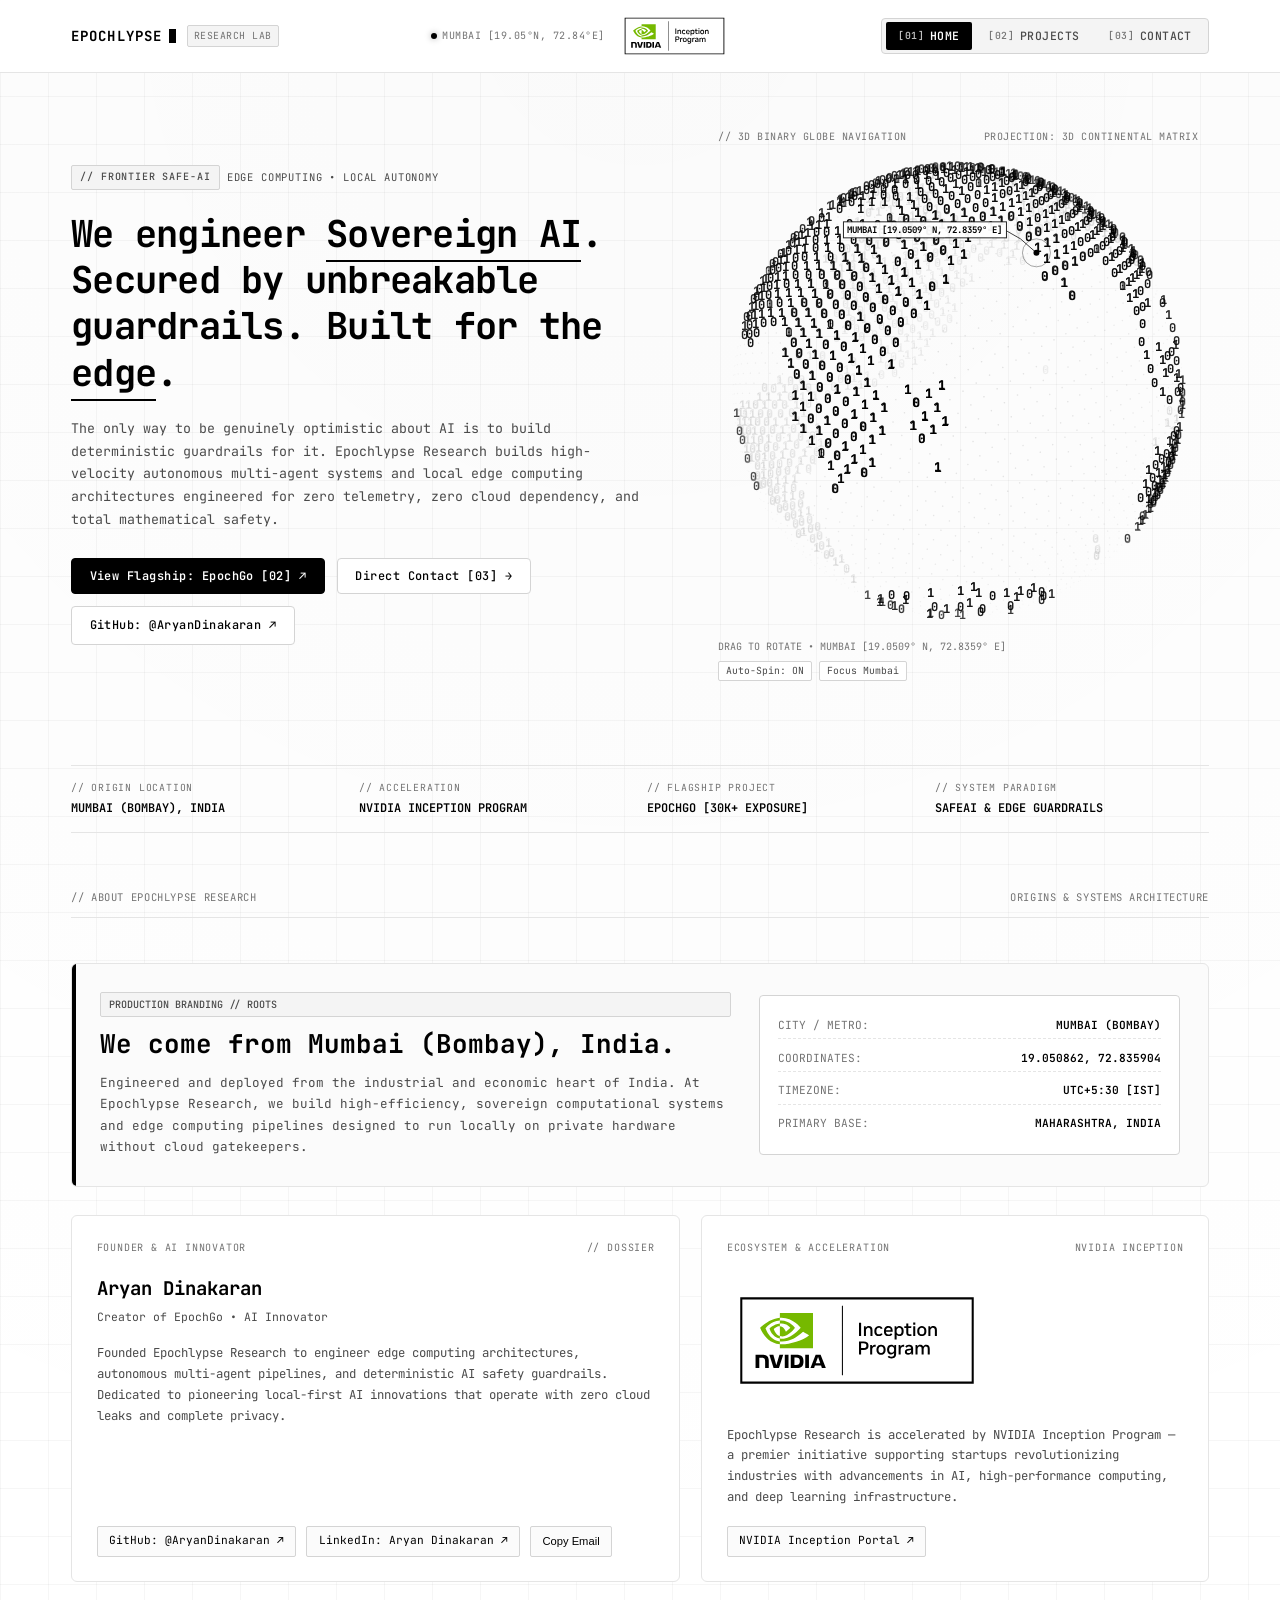
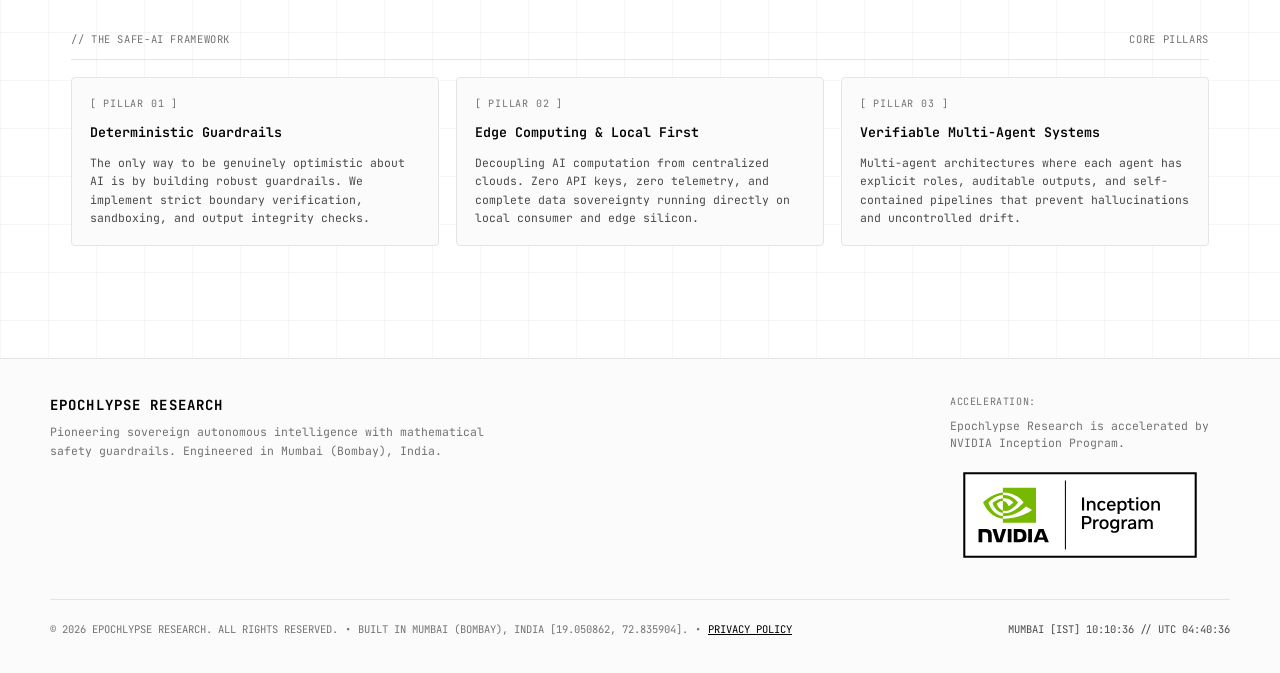
==== commit 07695370: "Optimize for Google Knowledge Panel with Schema.org graph, sitemap.xml, robots.txt, and update ticke" ====
--- a/index.html
+++ b/index.html
@@ -8,6 +8,156 @@
   <meta name="author" content="Aryan Dinakaran" />
   
   <title>Epochlypse Research // SafeAI, Edge Computing &amp; Autonomous Systems</title>
+  
+  <!-- Canonical URL & Indexation Directives -->
+  <link rel="canonical" href="https://epochlypse.com/" />
+  <meta name="robots" content="index, follow, max-snippet:-1, max-image-preview:large, max-video-preview:-1" />
+  <meta name="googlebot" content="index, follow" />
+
+  <!-- Geographic Entity Tags (Mumbai, India) -->
+  <meta name="geo.region" content="IN-MH" />
+  <meta name="geo.placename" content="Mumbai" />
+  <meta name="geo.position" content="19.050862;72.835904" />
+  <meta name="ICBM" content="19.050862, 72.835904" />
+
+  <!-- OpenGraph Metadata -->
+  <meta property="og:locale" content="en_US" />
+  <meta property="og:type" content="website" />
+  <meta property="og:title" content="Epochlypse Research // SafeAI, Edge Computing &amp; Autonomous Systems" />
+  <meta property="og:description" content="Sovereign AI research and engineering lab pioneering verifiable guardrails for autonomous intelligence and local edge computing. Founded by Aryan Dinakaran in Mumbai, India. Accelerated by NVIDIA Inception Program." />
+  <meta property="og:url" content="https://epochlypse.com/" />
+  <meta property="og:site_name" content="Epochlypse Research" />
+  <meta property="og:image" content="https://epochlypse.com/assets/nvidia-inception-program-badge-rgb-for-screen.png" />
+
+  <!-- Twitter Card Metadata -->
+  <meta name="twitter:card" content="summary_large_image" />
+  <meta name="twitter:title" content="Epochlypse Research // SafeAI &amp; Edge Guardrails" />
+  <meta name="twitter:description" content="Epochlypse Research is accelerated by NVIDIA Inception Program. Pioneering sovereign autonomous intelligence and local edge computing. Founded by Aryan Dinakaran." />
+  <meta name="twitter:image" content="https://epochlypse.com/assets/nvidia-inception-program-badge-rgb-for-screen.png" />
+
+  <!-- Google Knowledge Graph & Entity Schema (JSON-LD) -->
+  <script type="application/ld+json">
+  {
+    "@context": "https://schema.org",
+    "@graph": [
+      {
+        "@type": ["Organization", "ResearchOrganization"],
+        "@id": "https://epochlypse.com/#organization",
+        "name": "Epochlypse Research",
+        "alternateName": [
+          "Epochlypse",
+          "Epochlypse AI",
+          "Epochlypse Lab"
+        ],
+        "url": "https://epochlypse.com/",
+        "logo": "https://epochlypse.com/assets/nvidia-inception-program-badge-rgb-for-screen.png",
+        "description": "Epochlypse Research is a sovereign AI research and engineering lab pioneering verifiable mathematical guardrails for autonomous intelligence and local edge computing.",
+        "founder": {
+          "@id": "https://epochlypse.com/#founder"
+        },
+        "foundingLocation": {
+          "@type": "Place",
+          "name": "Mumbai, India",
+          "geo": {
+            "@type": "GeoCoordinates",
+            "latitude": 19.050862,
+            "longitude": 72.835904
+          }
+        },
+        "memberOf": {
+          "@type": "Organization",
+          "name": "NVIDIA Inception Program",
+          "url": "https://www.nvidia.com/en-us/startups/"
+        },
+        "sponsor": {
+          "@type": "Organization",
+          "name": "NVIDIA Inception Program",
+          "url": "https://www.nvidia.com/en-us/startups/"
+        },
+        "knowsAbout": [
+          "SafeAI",
+          "Artificial Intelligence Guardrails",
+          "Edge Computing",
+          "Autonomous Multi-Agent Systems",
+          "AutoML",
+          "Sovereign Intelligence",
+          "Local Model Execution"
+        ],
+        "sameAs": [
+          "https://github.com/AryanDinakaran/aryandinakaran.github.io",
+          "https://github.com/AryanDinakaran/EpochGo",
+          "https://www.linkedin.com/in/aryan-dinakaran-462277230/"
+        ],
+        "contactPoint": {
+          "@type": "ContactPoint",
+          "email": "aryan@epochlypse.com",
+          "contactType": "founder"
+        }
+      },
+      {
+        "@type": "Person",
+        "@id": "https://epochlypse.com/#founder",
+        "name": "Aryan Dinakaran",
+        "jobTitle": "Founder & AI Innovator",
+        "worksFor": {
+          "@id": "https://epochlypse.com/#organization"
+        },
+        "url": "https://epochlypse.com/",
+        "sameAs": [
+          "https://www.linkedin.com/in/aryan-dinakaran-462277230/",
+          "https://github.com/AryanDinakaran",
+          "https://github.com/AryanDinakaran/EpochGo"
+        ],
+        "homeLocation": {
+          "@type": "Place",
+          "name": "Mumbai, India",
+          "geo": {
+            "@type": "GeoCoordinates",
+            "latitude": 19.050862,
+            "longitude": 72.835904
+          }
+        },
+        "knowsAbout": [
+          "Artificial Intelligence",
+          "SafeAI",
+          "Edge Computing",
+          "Autonomous Intelligence",
+          "AutoML",
+          "Local AI Architectures",
+          "Model Verification"
+        ]
+      },
+      {
+        "@type": "SoftwareSourceCode",
+        "@id": "https://epochlypse.com/#epochgo",
+        "name": "EpochGo",
+        "description": "Local 3-agent autonomous AutoML pipeline engineered for sovereign edge computing with zero-cloud reliance. 30k+ exposure across Reddit and Hacker News.",
+        "codeRepository": "https://github.com/AryanDinakaran/EpochGo",
+        "author": {
+          "@id": "https://epochlypse.com/#founder"
+        },
+        "publisher": {
+          "@id": "https://epochlypse.com/#organization"
+        },
+        "programmingLanguage": [
+          "Python",
+          "Go"
+        ],
+        "license": "https://opensource.org/licenses/MIT"
+      },
+      {
+        "@type": "WebSite",
+        "@id": "https://epochlypse.com/#website",
+        "url": "https://epochlypse.com/",
+        "name": "Epochlypse Research",
+        "description": "Sovereign AI research and engineering lab pioneering verifiable guardrails for autonomous intelligence and local edge computing.",
+        "publisher": {
+          "@id": "https://epochlypse.com/#organization"
+        }
+      }
+    ]
+  }
+  </script>
   
   <!-- Monospace Typography -->
   <link rel="preconnect" href="https://fonts.googleapis.com" />
@@ -133,9 +283,10 @@
           <span class="ticker-label">// ORIGIN LOCATION</span>
           <span class="ticker-val">MUMBAI (BOMBAY), INDIA</span>
         </div>
+  <!-- Ticker Update -->
         <div class="ticker-item">
           <span class="ticker-label">// ACCELERATION</span>
-          <span class="ticker-val">EPOCHLYPSE RESEARCH IS ACCELERATED BY NVIDIA INCEPTION PROGRAM</span>
+          <span class="ticker-val">NVIDIA INCEPTION PROGRAM</span>
         </div>
         <div class="ticker-item">
           <span class="ticker-label">// FLAGSHIP PROJECT</span>
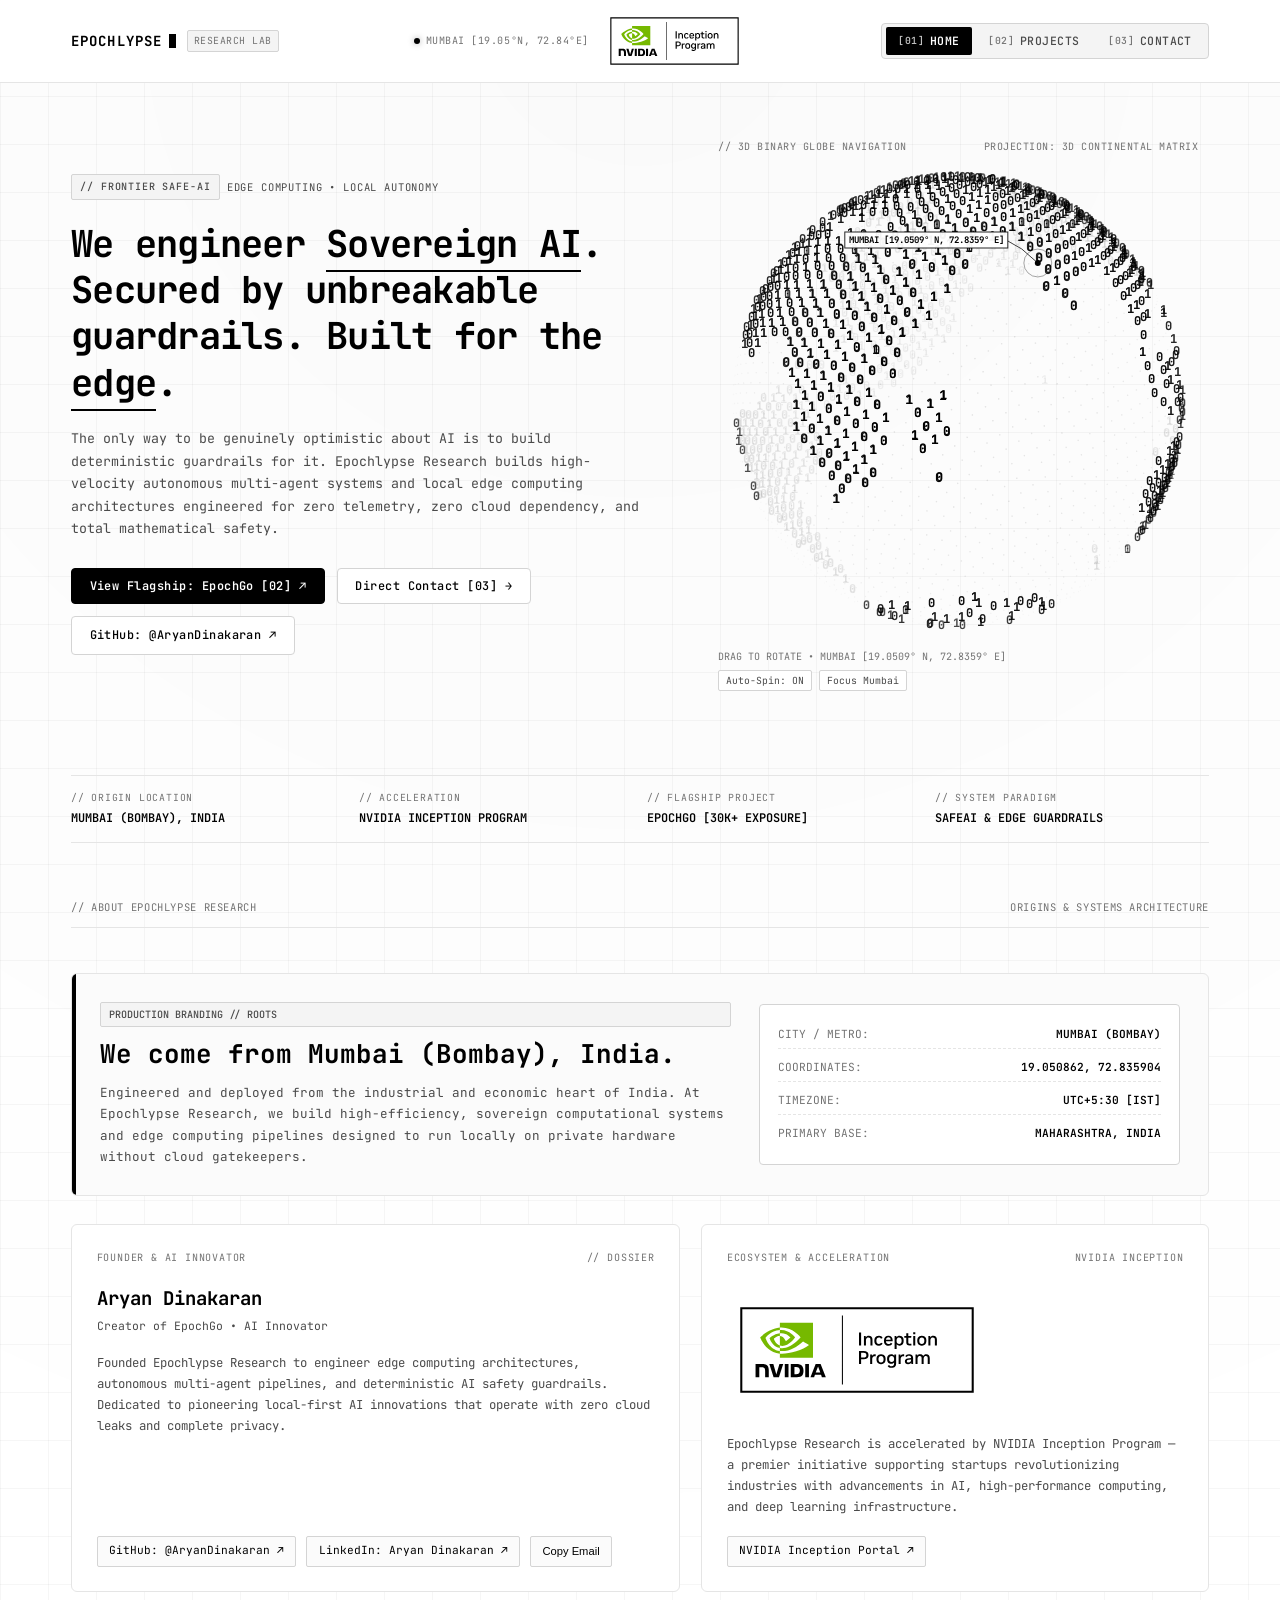
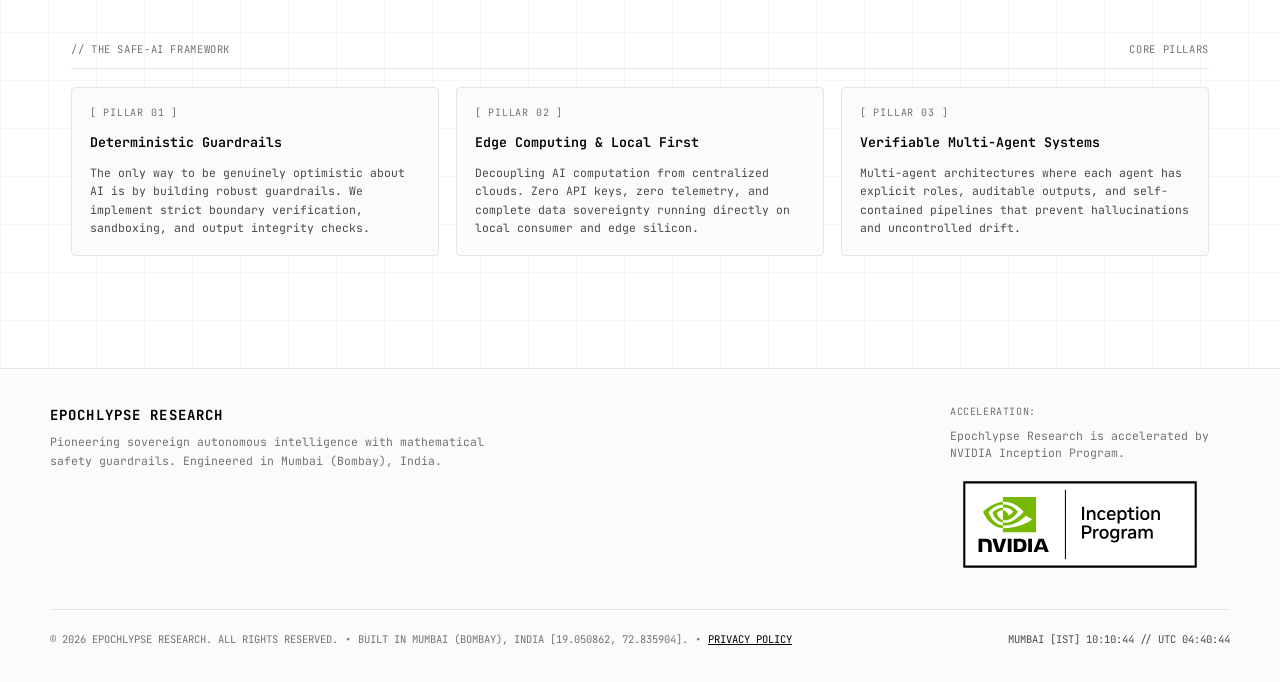
==== commit 499d2577: "Update EpochGo impact metrics: 80+ clones and 7 benchmarked ML engines" ====
--- a/index.html
+++ b/index.html
@@ -476,12 +476,12 @@
               <span class="stat-label">Views Exposure (Reddit &amp; Hacker News)</span>
             </div>
             <div class="stat-card">
-              <span class="stat-value">23</span>
-              <span class="stat-label">GitHub Stars</span>
+              <span class="stat-value">80+</span>
+              <span class="stat-label">Repository Clones</span>
             </div>
             <div class="stat-card">
-              <span class="stat-value">1</span>
-              <span class="stat-label">Community Fork</span>
+              <span class="stat-value">7</span>
+              <span class="stat-label">Benchmarked ML Engines</span>
             </div>
             <div class="stat-card">
               <span class="stat-value">0</span>
--- a/style.css
+++ b/style.css
@@ -105,7 +105,7 @@
 .header-container {
   max-width: var(--site-max-width);
   margin: 0 auto;
-  padding: 0.85rem 1.5rem;
+  padding: 0.7rem 1.5rem;
   display: flex;
   align-items: center;
   justify-content: space-between;
@@ -238,7 +238,7 @@
 }
 
 .header-nvidia-badge img {
-  height: 48px;
+  height: 62px;
   width: auto;
   border-radius: var(--radius-xs);
   display: block;
@@ -1357,7 +1357,7 @@
   }
 
   .header-nvidia-badge img {
-    height: 36px;
+    height: 44px;
   }
   
   .nav-tabs {
